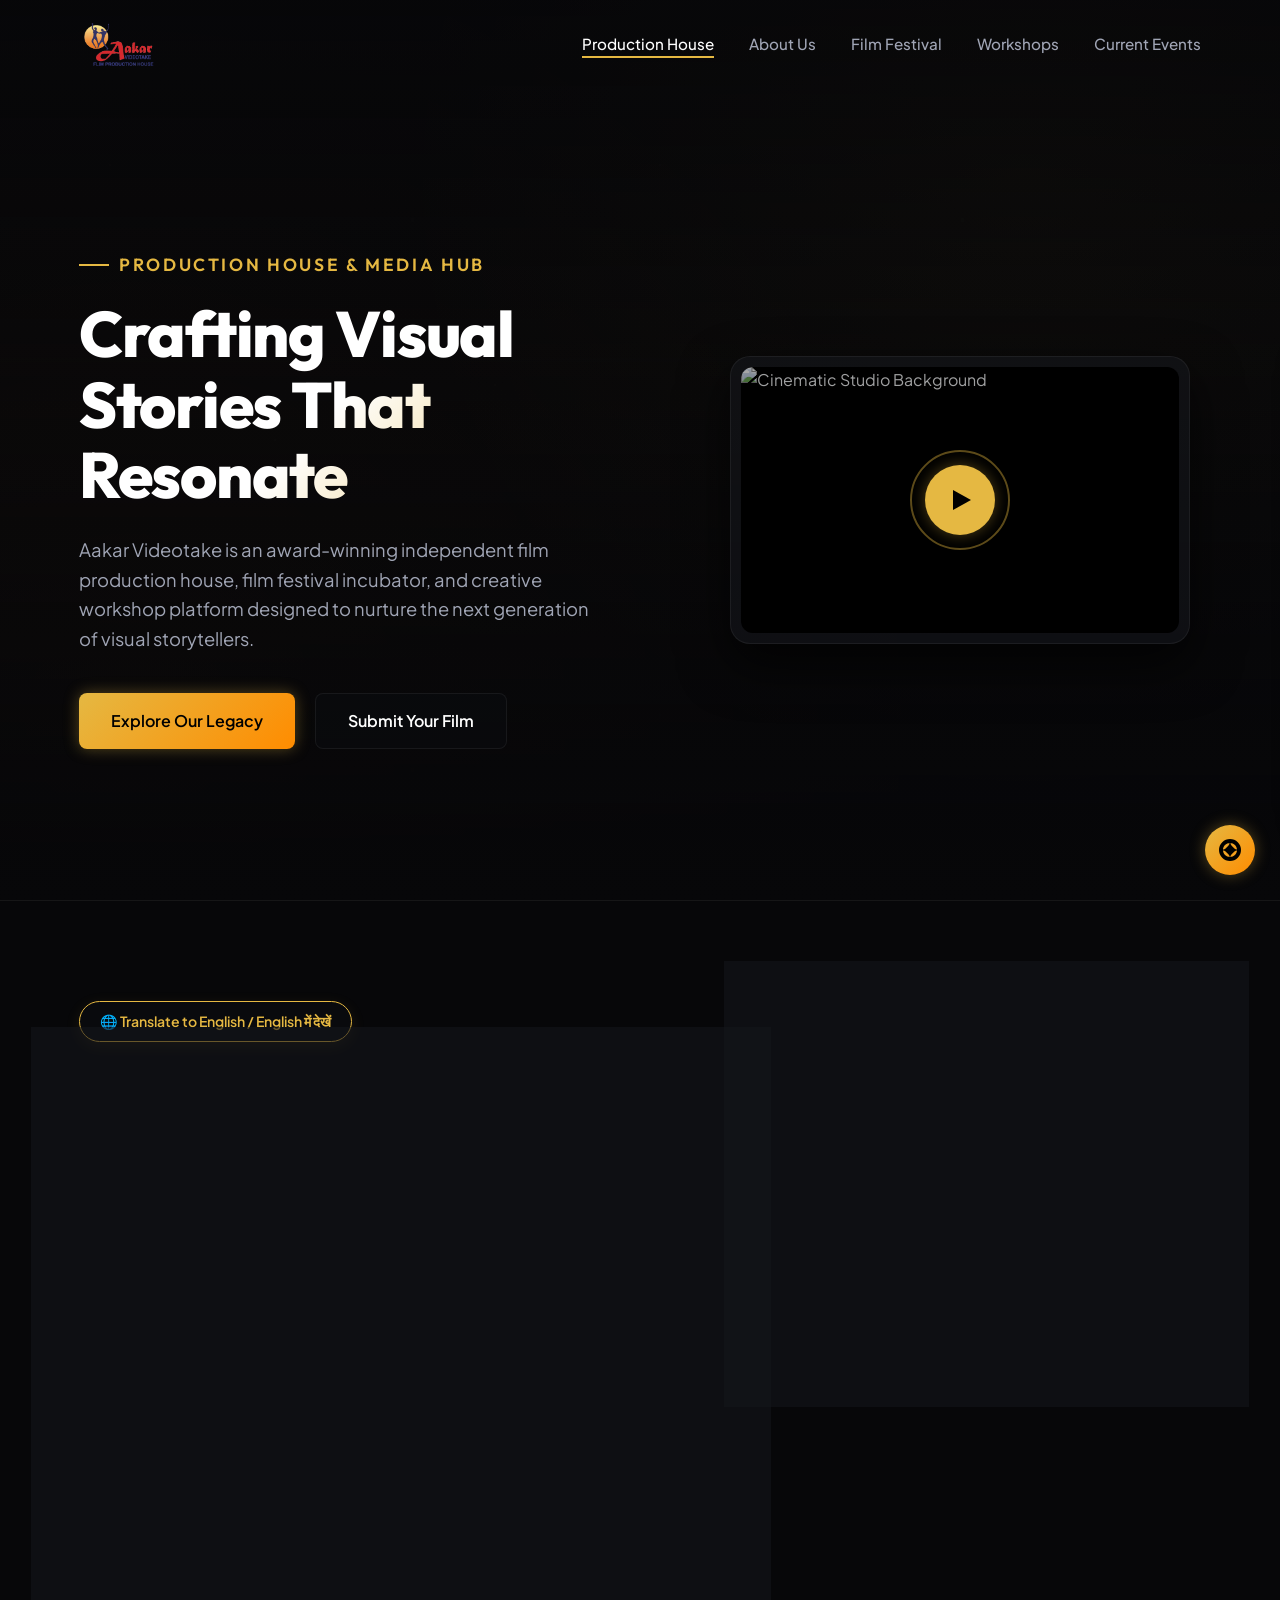
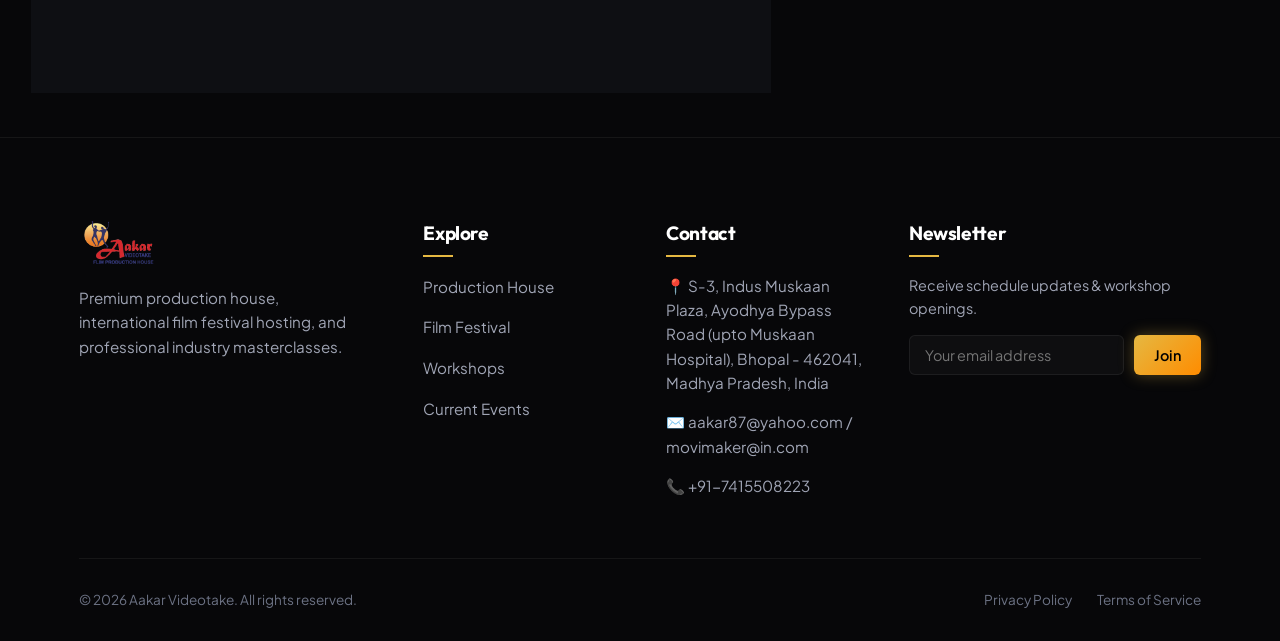
==== index.html @ 7bd92cf6 "Initial commit: Aakar Videotake website" ====
<!DOCTYPE html>
<html lang="en">
<head>
  <meta charset="UTF-8">
  <meta name="viewport" content="width=device-width, initial-scale=1.0">
  <meta name="description" content="Aakar Videotake is a premium film production house, hosting annual international film festivals, masterclass workshops, and cinema showcases.">
  <title>Aakar Videotake | Premium Production House & Film Festival</title>
  
  <!-- CSS Stylesheet -->
  <link rel="stylesheet" href="css/style.css">
</head>
<body>

  <!-- ==========================================
       NAVIGATION BAR
       ========================================== -->
  <nav class="navbar" id="main-nav">
    <div class="container">
      <a href="index.html" class="logo">
        <img src="images/logo_trans.png" alt="Aakar Videotake Logo" style="height: 48px; width: auto; vertical-align: middle;">
      </a>
      
      <div class="menu-toggle" id="mobile-menu">
        <span></span>
        <span></span>
        <span></span>
      </div>
      
      <ul class="nav-links">
        <li><a href="index.html" class="active">Production House</a></li>
        <li><a href="about.html">About Us</a></li>
        <li><a href="festival.html">Film Festival</a></li>
        <li><a href="workshops.html">Workshops</a></li>
        <li><a href="events.html">Current Events</a></li>
      </ul>
    </div>
  </nav>

  <!-- ==========================================
       HERO BANNER
       ========================================== -->
  <header class="hero">
    <div class="hero-overlay"></div>
    <div class="hero-particles"></div>
    <div class="container">
      <div class="hero-content">
        <div class="hero-subtitle">Production House & Media Hub</div>
        <h1 class="hero-title">
          Crafting Visual <span>Stories That Resonate</span>
        </h1>
        <p class="hero-description">
          Aakar Videotake is an award-winning independent film production house, film festival incubator, and creative workshop platform designed to nurture the next generation of visual storytellers.
        </p>
        <div class="hero-actions">
          <a href="#journey" class="btn btn-primary">Explore Our Legacy</a>
          <a href="festival.html" class="btn btn-secondary">Submit Your Film</a>
        </div>
      </div>
      
      <div class="hero-visual">
        <div class="video-mockup">
          <div class="video-inner">
            <img src="https://images.unsplash.com/photo-1489599849927-2ee91cede3ba?auto=format&fit=crop&w=600&q=80" alt="Cinematic Studio Background" id="showreel-cover">
            <video id="showreel-video" src="images/trailer.mp4" preload="auto" playsinline></video>
            <button class="play-trigger" id="play-button" aria-label="Play showreel"></button>
            <div class="video-pulse" id="video-pulse"></div>
          </div>
        </div>
      </div>
    </div>
  </header>





  <!-- ==========================================
       JOURNEY OF THE INSTITUTION (ABOUT US)
       ========================================== -->
  <section class="section" id="journey" style="background-color: var(--bg-darker); border-top: 1px solid var(--glass-border);">
    <div class="container" style="display: grid; grid-template-columns: 1.2fr 0.8fr; align-items: flex-start; gap: 50px;">
      <div class="flip-wrapper-container">
        <div class="flip-btn-container">
          <button class="lang-toggle-btn" id="lang-toggle" onclick="toggleLanguageCard();">
            🌐 Translate to English / English में देखें
          </button>
        </div>

        <div class="flip-card-container" id="language-card">
          <div class="flip-card-inner">
            <!-- Front Card: Hindi -->
            <div class="flip-card-front">
              <span class="badge badge-gold" style="margin-bottom: 15px;">हमारी यात्रा</span>
              <h2 style="font-size: 2.2rem; margin-bottom: 20px; font-family: var(--font-heading); color: var(--accent-gold);">यात्रा संस्थान की</h2>
              
              <p style="color: var(--text-primary); font-size: 1rem; line-height: 1.8; margin-bottom: 18px; text-align: justify;">
                आकार वीडियोटेक की स्थापना सन् 1986 में की गई, यह संस्थान तब से लेकर आज तक निरंतर न केवल फिल्म निर्माण का कार्य कर रही है अपितु यह मध्यप्रदेश के संसाधनों में मध्यप्रदेश के कलाकारों के साथ फिल्म निर्माण के क्षेत्र में एक अग्रणी संस्था है।
              </p>
              <p style="color: var(--text-secondary); font-size: 0.92rem; line-height: 1.7; margin-bottom: 18px; text-align: justify;">
                फिल्म निर्माण के क्षेत्र में आकार वीडियोटेक ने इस यात्रा के दौरान अनेकों छोटी-बड़ी फिल्मों का निर्माण किया है। यह फिल्म निर्माण संस्थान 1994 से 2005 तक भारतीय दूरदर्शन की आउट सोर्स प्रोड्यूसर्स पैनल पर इम्पेनल्ड भी रही है। आकार वीडियोटेक ने "धरती पुत्र", "स्वयंवर", "अदिअंत", "बदरा बरस गए", "तुम वो नहीं", "सपन", "आठवाँ फेरा", "समर्पिता" जैसी सामाजिक सरोकारों वाली फिल्मों का निर्माण किया वहीं "उजास", "योग कल्पतरू" और "नेता पुरजोर बाबूलाल गौर" जैसी बायोपिक फिल्मों का निर्माण भी किया डाक्यूमेंट्री फिल्मों के निर्माण के क्षेत्र में भी अनगिनत सार्थक फिल्मों का निर्माण किया है।
              </p>
              <p style="color: var(--text-secondary); font-size: 0.92rem; line-height: 1.7; text-align: justify;">
                आकार वीडियोटेक की यह यात्रा सतंत् पेतीस वर्षों से भी अधिक समय से निरंतर चली आ रही है। मध्यप्रदेश के नवोदित और शौकिया फिल्मकारों को मंच प्रदान करने एवं उनके किये कार्यों को पुरूस्कृत करने हेतु 2009 से "आकार फिल्मोत्सव" आरंभ किया। इस फिल्मोत्सव के माध्यम से अब तक 100 से अधिक फिल्मों का प्रदर्शन कर उनसे जुड़ी प्रतिभाओं को सम्मानित किया जा चुका है। आकार वीडियोटेक का यह आयोजन पूर्णतः अव्यवसायिक है। जो निरंतर जारी है।
              </p>
            </div>
            
            <!-- Back Card: English -->
            <div class="flip-card-back">
              <span class="badge badge-amber" style="margin-bottom: 15px;">Our Journey</span>
              <h2 style="font-size: 2.2rem; margin-bottom: 20px; font-family: var(--font-heading); color: var(--accent-gold);">The Journey of the Institution</h2>
              
              <p style="color: var(--text-primary); font-size: 1rem; line-height: 1.8; margin-bottom: 18px; text-align: justify;">
                Aakar Videotech was established in the year 1986. Since then, the institution has continuously engaged not only in film production but has also emerged as a pioneer in the field of filmmaking, collaborating with local artists of Madhya Pradesh using state resources.
              </p>
              <p style="color: var(--text-secondary); font-size: 0.92rem; line-height: 1.7; margin-bottom: 18px; text-align: justify;">
                During this creative journey, Aakar Videotech has produced numerous small and large-scale films in the field of cinematography. This production house was empanelled on the Outsource Producers Panel of Indian Doordarshan from 1994 to 2005. Aakar Videotech has produced socially relevant films like "Dharti Putra", "Swayamvar", "Adiant", "Badra Baras Gaye", "Tum Wo Nahi", "Sapan", "Aathva Phera", and "Samarpita", alongside biopics such as "Ujaas", "Yog Kalpataru", and "Neta Purjor Babulal Gaur", in addition to countless impactful documentary films.
              </p>
              <p style="color: var(--text-secondary); font-size: 0.92rem; line-height: 1.7; text-align: justify;">
                Aakar Videotech's journey has continued steadily for over thirty-five years. To provide a platform and recognize the efforts of emerging and amateur filmmakers in Madhya Pradesh, the "Aakar Film Festival" was launched in 2009. Through this festival, more than 100 films have been screened, honoring the creative talents behind them. This initiative by Aakar Videotech is completely non-commercial and remains ongoing.
              </p>
            </div>
          </div>
        </div>
      </div>
      
      <div style="position: sticky; top: 120px;">
        <!-- Beautiful visual showing film production / festival archives -->
        <div class="glass-card" style="padding: 25px; border-color: rgba(229, 184, 66, 0.15);">
          <h3 style="color: #fff; margin-bottom: 15px; font-size: 1.3rem; font-family: var(--font-heading);">Aakar Filmotsav (आकार फिल्मोत्सव)</h3>
          <p style="color: var(--text-secondary); font-size: 0.9rem; margin-bottom: 20px; line-height: 1.6;">
            Established in 2009, Aakar Filmotsav acts as a non-commercial platform providing screenings and awards for independent and emerging filmmakers.
          </p>
          <div style="display: flex; gap: 10px; margin-bottom: 20px;">
            <div style="background: rgba(229, 184, 66, 0.1); border: 1px solid var(--accent-gold); padding: 12px; border-radius: 8px; text-align: center; flex: 1;">
              <div style="font-size: 1.6rem; font-weight: 700; color: var(--accent-gold); font-family: var(--font-heading);">1986</div>
              <div style="font-size: 0.75rem; color: var(--text-muted); text-transform: uppercase; font-weight: 600;">Established</div>
            </div>
            <div style="background: rgba(255, 140, 0, 0.1); border: 1px solid var(--accent-amber); padding: 12px; border-radius: 8px; text-align: center; flex: 1;">
              <div style="font-size: 1.6rem; font-weight: 700; color: var(--accent-amber); font-family: var(--font-heading);">100+</div>
              <div style="font-size: 0.75rem; color: var(--text-muted); text-transform: uppercase; font-weight: 600;">Films Screened</div>
            </div>
          </div>
          <a href="festival.html" class="btn btn-primary" style="width: 100%;">Explore Film Festival</a>
        </div>
      </div>
    </div>
  </section>



  <!-- ==========================================
       FOOTER
       ========================================== -->
  <footer class="footer">
    <div class="container">
      <div class="footer-grid">
        <div class="footer-logo-desc">
          <a href="index.html" class="logo">
            <img src="images/logo_trans.png" alt="Aakar Videotake Logo" style="height: 48px; width: auto; vertical-align: middle;">
          </a>
          <p>Premium production house, international film festival hosting, and professional industry masterclasses.</p>
        </div>
        
        <div>
          <h4 class="footer-title">Explore</h4>
          <ul class="footer-links">
            <li><a href="index.html">Production House</a></li>
            <li><a href="festival.html">Film Festival</a></li>
            <li><a href="workshops.html">Workshops</a></li>
            <li><a href="events.html">Current Events</a></li>
          </ul>
        </div>
        
        <div>
          <h4 class="footer-title">Contact</h4>
          <div class="footer-contact-info">
            <span>📍 S-3, Indus Muskaan Plaza, Ayodhya Bypass Road (upto Muskaan Hospital), Bhopal - 462041, Madhya Pradesh, India</span>
            <span>✉️ aakar87@yahoo.com / movimaker@in.com</span>
            <span>📞 +91-7415508223</span>
          </div>
        </div>
        
        <div>
          <h4 class="footer-title">Newsletter</h4>
          <p style="color: var(--text-secondary); font-size: 0.9rem; margin-bottom: 15px;">Receive schedule updates & workshop openings.</p>
          <form class="newsletter-form" onsubmit="event.preventDefault(); alert('Subscribed successfully!');">
            <input type="email" placeholder="Your email address" class="form-control" required>
            <button type="submit" class="btn btn-primary">Join</button>
          </form>
        </div>
      </div>
      
      <div class="footer-bottom">
        <p>&copy; 2026 Aakar Videotake. All rights reserved.</p>
        <div class="footer-bottom-links">
          <a href="#">Privacy Policy</a>
          <a href="#">Terms of Service</a>
        </div>
      </div>
    </div>
  </footer>

  <!-- Main JavaScript -->
  <script src="js/main.js?v=6.0"></script>
</body>
</html>
---- css/style.css ----
@import url('https://fonts.googleapis.com/css2?family=Outfit:wght@300;400;500;600;700;800&family=Plus+Jakarta+Sans:wght@300;400;500;600;700&display=swap');

/* ==========================================
   CINEMATIC DESIGN SYSTEM & VARIABLES
   ========================================== */
:root {
  /* Color Palette - Deep Blacks, Rich Golds, Warm Ambers */
  --bg-darker: #070709;
  --bg-dark: #0d0e12;
  --bg-card: rgba(20, 22, 28, 0.6);
  --bg-card-hover: rgba(30, 33, 42, 0.85);
  
  --accent-gold: #e5b842;
  --accent-gold-rgb: 229, 184, 66;
  --accent-amber: #ff8c00;
  --accent-amber-rgb: 255, 140, 0;
  
  --text-primary: #f5f6f8;
  --text-secondary: #a0a5b5;
  --text-muted: #6c7284;
  
  /* Glassmorphism Details */
  --glass-bg: rgba(13, 14, 18, 0.45);
  --glass-border: rgba(255, 255, 255, 0.06);
  --glass-border-hover: rgba(229, 184, 66, 0.25);
  --glass-shadow: 0 8px 32px 0 rgba(0, 0, 0, 0.5);
  --gold-glow: 0 0 15px rgba(229, 184, 66, 0.35);
  --gold-glow-hover: 0 0 25px rgba(229, 184, 66, 0.6);
  
  /* Typography */
  --font-heading: 'Outfit', sans-serif;
  --font-body: 'Plus Jakarta Sans', sans-serif;
  
  /* Layout Transitions */
  --transition-smooth: all 0.4s cubic-bezier(0.16, 1, 0.3, 1);
  --transition-fast: all 0.2s ease;
}

/* ==========================================
   RESET & BASE STYLES
   ========================================== */
* {
  margin: 0;
  padding: 0;
  box-sizing: border-box;
  scroll-behavior: smooth;
}

body {
  background-color: var(--bg-darker);
  color: var(--text-primary);
  font-family: var(--font-body);
  overflow-x: hidden;
  line-height: 1.6;
}

/* Custom Cinema Scrollbar */
::-webkit-scrollbar {
  width: 10px;
}
::-webkit-scrollbar-track {
  background: var(--bg-darker);
}
::-webkit-scrollbar-thumb {
  background: #1c1d24;
  border: 2px solid var(--bg-darker);
  border-radius: 10px;
}
::-webkit-scrollbar-thumb:hover {
  background: var(--accent-gold);
}

h1, h2, h3, h4, h5, h6 {
  font-family: var(--font-heading);
  font-weight: 700;
  letter-spacing: -0.02em;
  color: #fff;
}

a {
  text-decoration: none;
  color: inherit;
  transition: var(--transition-fast);
}

img {
  max-width: 100%;
  height: auto;
  display: block;
}

/* ==========================================
   LAYOUT MODULES
   ========================================== */
.container {
  width: 90%;
  max-width: 1200px;
  margin: 0 auto;
  padding: 0 15px;
}

.section {
  padding: 100px 0;
  position: relative;
}

.section-header {
  text-align: center;
  margin-bottom: 60px;
}

.section-header h2 {
  font-size: 2.8rem;
  margin-bottom: 15px;
  position: relative;
  display: inline-block;
  background: linear-gradient(135deg, #ffffff 30%, var(--accent-gold) 100%);
  -webkit-background-clip: text;
  -webkit-text-fill-color: transparent;
}

.section-header p {
  color: var(--text-secondary);
  font-size: 1.1rem;
  max-width: 600px;
  margin: 0 auto;
}

.badge {
  display: inline-block;
  padding: 4px 12px;
  border-radius: 50px;
  font-size: 0.75rem;
  font-weight: 600;
  text-transform: uppercase;
  letter-spacing: 0.05em;
}

.badge-gold {
  background: rgba(229, 184, 66, 0.1);
  border: 1px solid var(--accent-gold);
  color: var(--accent-gold);
}

.badge-amber {
  background: rgba(255, 140, 0, 0.1);
  border: 1px solid var(--accent-amber);
  color: var(--accent-amber);
}

/* ==========================================
   HEADER & NAVIGATION (Sticky & Glass)
   ========================================== */
.navbar {
  position: fixed;
  top: 0;
  left: 0;
  width: 100%;
  z-index: 1000;
  padding: 20px 0;
  transition: var(--transition-smooth);
  background: transparent;
}

.navbar.scrolled {
  padding: 12px 0;
  background: rgba(7, 7, 9, 0.85);
  backdrop-filter: blur(12px);
  -webkit-backdrop-filter: blur(12px);
  border-bottom: 1px solid var(--glass-border);
  box-shadow: 0 4px 30px rgba(0, 0, 0, 0.3);
}

.navbar .container {
  display: flex;
  justify-content: space-between;
  align-items: center;
}

.logo {
  font-family: var(--font-heading);
  font-size: 1.6rem;
  font-weight: 800;
  letter-spacing: -0.01em;
  color: #fff;
  display: flex;
  align-items: center;
  gap: 10px;
}

.logo span {
  color: var(--accent-gold);
  text-shadow: 0 0 10px rgba(229, 184, 66, 0.3);
}

.logo-icon {
  width: 32px;
  height: 32px;
  border: 2.5px solid var(--accent-gold);
  border-radius: 8px;
  display: flex;
  align-items: center;
  justify-content: center;
  position: relative;
}

.logo-icon::before {
  content: '';
  width: 0;
  height: 0;
  border-left: 8px solid var(--accent-gold);
  border-top: 5px solid transparent;
  border-bottom: 5px solid transparent;
  margin-left: 3px;
}

.nav-links {
  display: flex;
  align-items: center;
  gap: 35px;
  list-style: none;
}

.nav-links a {
  font-weight: 500;
  font-size: 0.95rem;
  color: var(--text-secondary);
  position: relative;
  padding: 5px 0;
}

.nav-links a:hover,
.nav-links a.active {
  color: #fff;
}

.nav-links a::after {
  content: '';
  position: absolute;
  bottom: 0;
  left: 0;
  width: 0;
  height: 2px;
  background: var(--accent-gold);
  transition: var(--transition-smooth);
}

.nav-links a:hover::after,
.nav-links a.active::after {
  width: 100%;
}

.nav-cta {
  background: linear-gradient(135deg, var(--accent-gold), var(--accent-amber));
  color: #070709 !important;
  font-weight: 600 !important;
  padding: 10px 24px !important;
  border-radius: 50px;
  box-shadow: var(--gold-glow);
}

.nav-cta::after {
  display: none !important;
}

.nav-cta:hover {
  transform: translateY(-2px);
  box-shadow: var(--gold-glow-hover);
}

/* Mobile Menu Toggle */
.menu-toggle {
  display: none;
  flex-direction: column;
  gap: 6px;
  cursor: pointer;
  z-index: 1010;
}

.menu-toggle span {
  width: 25px;
  height: 2px;
  background-color: #fff;
  transition: var(--transition-fast);
}

/* ==========================================
   BUTTONS (Cinematic & Glass)
   ========================================== */
.btn {
  display: inline-flex;
  align-items: center;
  justify-content: center;
  gap: 10px;
  padding: 14px 32px;
  border-radius: 8px;
  font-family: var(--font-body);
  font-weight: 600;
  font-size: 1rem;
  cursor: pointer;
  transition: var(--transition-smooth);
  border: none;
}

.btn-primary {
  background: linear-gradient(135deg, var(--accent-gold), var(--accent-amber));
  color: #000;
  box-shadow: var(--gold-glow);
}

.btn-primary:hover {
  transform: translateY(-3px);
  box-shadow: var(--gold-glow-hover);
}

.btn-secondary {
  background: var(--glass-bg);
  color: #fff;
  border: 1px solid var(--glass-border);
  backdrop-filter: blur(8px);
  -webkit-backdrop-filter: blur(8px);
}

.btn-secondary:hover {
  background: rgba(255, 255, 255, 0.05);
  border-color: rgba(255, 255, 255, 0.2);
  transform: translateY(-3px);
}

.btn-glass {
  background: rgba(229, 184, 66, 0.08);
  border: 1px solid rgba(229, 184, 66, 0.3);
  color: var(--accent-gold);
}

.btn-glass:hover {
  background: rgba(229, 184, 66, 0.15);
  border-color: var(--accent-gold);
  box-shadow: var(--gold-glow);
  transform: translateY(-3px);
}

/* ==========================================
   HERO / BANNER STYLES
   ========================================== */
.hero {
  min-height: 100vh;
  display: flex;
  align-items: center;
  position: relative;
  padding-top: 100px;
  background: radial-gradient(circle at 80% 20%, rgba(229, 184, 66, 0.05) 0%, transparent 50%),
              radial-gradient(circle at 10% 80%, rgba(255, 140, 0, 0.04) 0%, transparent 60%);
  overflow: hidden;
}

.hero-overlay {
  position: absolute;
  top: 0;
  left: 0;
  width: 100%;
  height: 100%;
  background: linear-gradient(0deg, var(--bg-darker) 0%, rgba(7, 7, 9, 0.4) 60%, rgba(7, 7, 9, 0.8) 100%);
  z-index: 1;
}

/* Animated Particles background */
.hero-particles {
  position: absolute;
  top: 0;
  left: 0;
  width: 100%;
  height: 100%;
  background-image: 
    radial-gradient(circle at 20% 30%, rgba(255, 255, 255, 0.01) 1px, transparent 1px),
    radial-gradient(circle at 75% 40%, rgba(255, 255, 255, 0.01) 2px, transparent 2px),
    radial-gradient(circle at 50% 80%, rgba(255, 255, 255, 0.015) 1.5px, transparent 1.5px),
    radial-gradient(circle at 90% 70%, rgba(255, 255, 255, 0.01) 1px, transparent 1px);
  background-size: 550px 550px;
  animation: bgFloating 20s linear infinite;
  z-index: 0;
}

.hero .container {
  display: grid;
  grid-template-columns: 1.1fr 0.9fr;
  align-items: center;
  gap: 50px;
  position: relative;
  z-index: 2;
}

.hero-content {
  animation: fadeInUp 1s cubic-bezier(0.16, 1, 0.3, 1) forwards;
}

.hero-subtitle {
  font-family: var(--font-heading);
  font-size: 1.1rem;
  font-weight: 600;
  color: var(--accent-gold);
  text-transform: uppercase;
  letter-spacing: 0.15em;
  margin-bottom: 20px;
  display: flex;
  align-items: center;
  gap: 10px;
}

.hero-subtitle::before {
  content: '';
  width: 30px;
  height: 2px;
  background-color: var(--accent-gold);
  display: inline-block;
}

.hero-title {
  font-size: 4rem;
  line-height: 1.1;
  margin-bottom: 25px;
  font-weight: 800;
}

.hero-title span {
  background: linear-gradient(135deg, #fff 40%, var(--accent-gold) 100%);
  -webkit-background-clip: text;
  -webkit-text-fill-color: transparent;
  display: block;
}

.hero-description {
  color: var(--text-secondary);
  font-size: 1.15rem;
  margin-bottom: 40px;
  max-width: 520px;
}

.hero-actions {
  display: flex;
  gap: 20px;
  flex-wrap: wrap;
}

.hero-visual {
  position: relative;
  display: flex;
  justify-content: center;
  animation: fadeInUp 1.2s cubic-bezier(0.16, 1, 0.3, 1) forwards;
}

.video-mockup {
  width: 100%;
  max-width: 460px;
  aspect-ratio: 16/10;
  background: var(--bg-card);
  border: 1px solid var(--glass-border);
  border-radius: 20px;
  padding: 10px;
  backdrop-filter: blur(10px);
  -webkit-backdrop-filter: blur(10px);
  box-shadow: 0 20px 50px rgba(0, 0, 0, 0.7);
  position: relative;
  overflow: hidden;
}

.video-inner {
  width: 100%;
  height: 100%;
  background: #000;
  border-radius: 12px;
  position: relative;
  overflow: hidden;
  display: flex;
  align-items: center;
  justify-content: center;
}

.video-inner img {
  width: 100%;
  height: 100%;
  object-fit: cover;
  opacity: 0.65;
  filter: grayscale(30%);
}

.video-inner video,
.video-inner iframe {
  width: 100%;
  height: 100%;
  object-fit: cover;
  border-radius: 12px;
  display: none;
  opacity: 0;
  transition: opacity 0.5s ease;
}

.play-trigger {
  position: absolute;
  width: 70px;
  height: 70px;
  border-radius: 50%;
  background: var(--accent-gold);
  display: flex;
  align-items: center;
  justify-content: center;
  cursor: pointer;
  box-shadow: var(--gold-glow);
  transition: var(--transition-smooth);
  z-index: 10;
  border: none;
}

.play-trigger::before {
  content: '';
  width: 0;
  height: 0;
  border-left: 18px solid #000;
  border-top: 10px solid transparent;
  border-bottom: 10px solid transparent;
  margin-left: 5px;
}

.play-trigger:hover {
  transform: scale(1.1);
  box-shadow: var(--gold-glow-hover);
}

.video-pulse {
  position: absolute;
  width: 100px;
  height: 100px;
  border: 2px solid rgba(229, 184, 66, 0.4);
  border-radius: 50%;
  animation: radarPulse 2s infinite ease-out;
  pointer-events: none;
}

/* ==========================================
   GLASS CARDS & COMPONENT BASES
   ========================================== */
.card-grid {
  display: grid;
  grid-template-columns: repeat(auto-fill, minmax(320px, 1fr));
  gap: 30px;
}

.glass-card {
  background: var(--bg-card);
  border: 1px solid var(--glass-border);
  border-radius: 16px;
  padding: 35px;
  backdrop-filter: blur(10px);
  -webkit-backdrop-filter: blur(10px);
  box-shadow: var(--glass-shadow);
  transition: var(--transition-smooth);
  position: relative;
  overflow: hidden;
}

.glass-card::before {
  content: '';
  position: absolute;
  top: 0;
  left: 0;
  width: 100%;
  height: 100%;
  background: linear-gradient(135deg, rgba(229, 184, 66, 0.05), transparent 60%);
  opacity: 0;
  transition: var(--transition-smooth);
}

.glass-card:hover {
  background: var(--bg-card-hover);
  border-color: var(--glass-border-hover);
  transform: translateY(-8px);
  box-shadow: 0 15px 40px rgba(0, 0, 0, 0.6), 0 0 15px rgba(229, 184, 66, 0.1);
}

.glass-card:hover::before {
  opacity: 1;
}

.card-icon {
  width: 50px;
  height: 50px;
  border-radius: 12px;
  background: rgba(229, 184, 66, 0.1);
  display: flex;
  align-items: center;
  justify-content: center;
  margin-bottom: 25px;
  color: var(--accent-gold);
  font-size: 1.5rem;
}

.glass-card h3 {
  font-size: 1.4rem;
  margin-bottom: 12px;
}

.glass-card p {
  color: var(--text-secondary);
  font-size: 0.95rem;
  margin-bottom: 20px;
}

.card-link {
  color: var(--accent-gold);
  font-weight: 600;
  font-size: 0.9rem;
  display: flex;
  align-items: center;
  gap: 8px;
}

.card-link::after {
  content: '→';
  transition: var(--transition-fast);
}

.glass-card:hover .card-link::after {
  transform: translateX(4px);
}

/* ==========================================
   PORTFOLIO FILTER MODULE (Production House)
   ========================================== */
.filter-wrapper {
  margin-bottom: 40px;
  display: flex;
  justify-content: center;
}

.filter-menu {
  display: flex;
  list-style: none;
  background: rgba(255, 255, 255, 0.03);
  border: 1px solid var(--glass-border);
  padding: 6px;
  border-radius: 50px;
  gap: 5px;
}

.filter-btn {
  background: transparent;
  border: none;
  outline: none;
  color: var(--text-secondary);
  padding: 10px 22px;
  border-radius: 50px;
  font-size: 0.9rem;
  font-weight: 600;
  cursor: pointer;
  transition: var(--transition-fast);
}

.filter-btn.active,
.filter-btn:hover {
  background: var(--accent-gold);
  color: #070709;
  box-shadow: 0 4px 15px rgba(229, 184, 66, 0.2);
}

.portfolio-grid {
  display: grid;
  grid-template-columns: repeat(auto-fill, minmax(360px, 1fr));
  gap: 30px;
}

.portfolio-item {
  position: relative;
  border-radius: 16px;
  overflow: hidden;
  aspect-ratio: 16/10;
  border: 1px solid var(--glass-border);
  background: #000;
}

.portfolio-img {
  width: 100%;
  height: 100%;
  object-fit: cover;
  transition: var(--transition-smooth);
  opacity: 0.7;
}

.portfolio-overlay {
  position: absolute;
  top: 0;
  left: 0;
  width: 100%;
  height: 100%;
  background: linear-gradient(to top, rgba(7, 7, 9, 0.95) 10%, rgba(7, 7, 9, 0.4) 60%, transparent 100%);
  display: flex;
  flex-direction: column;
  justify-content: flex-end;
  padding: 25px;
  z-index: 2;
  transition: var(--transition-smooth);
}

.portfolio-category {
  color: var(--accent-gold);
  font-size: 0.8rem;
  font-weight: 700;
  text-transform: uppercase;
  letter-spacing: 0.1em;
  margin-bottom: 5px;
}

.portfolio-title {
  font-size: 1.4rem;
  margin-bottom: 10px;
}

.portfolio-details {
  color: var(--text-secondary);
  font-size: 0.85rem;
  max-height: 0;
  opacity: 0;
  overflow: hidden;
  transition: var(--transition-smooth);
}

.portfolio-item:hover .portfolio-img {
  transform: scale(1.08);
  opacity: 0.55;
}

.portfolio-item:hover .portfolio-details {
  max-height: 80px;
  opacity: 1;
  margin-top: 5px;
}

/* ==========================================
   TIMELINE MODULE (Film Festival Schedule)
   ========================================== */
.schedule-tabs {
  display: flex;
  justify-content: center;
  gap: 20px;
  margin-bottom: 50px;
}

.schedule-tab-btn {
  background: var(--bg-card);
  border: 1px solid var(--glass-border);
  color: var(--text-secondary);
  padding: 15px 30px;
  border-radius: 12px;
  font-family: var(--font-heading);
  font-weight: 600;
  font-size: 1.1rem;
  cursor: pointer;
  transition: var(--transition-fast);
  display: flex;
  flex-direction: column;
  align-items: center;
}

.schedule-tab-btn span {
  font-size: 0.8rem;
  font-weight: 500;
  color: var(--text-muted);
  margin-top: 5px;
}

.schedule-tab-btn.active {
  background: var(--bg-card-hover);
  border-color: var(--accent-gold);
  color: #fff;
  box-shadow: 0 4px 20px rgba(0, 0, 0, 0.4);
}

.schedule-tab-btn.active span {
  color: var(--accent-gold);
}

.timeline {
  position: relative;
  max-width: 900px;
  margin: 0 auto;
}

.timeline::after {
  content: '';
  position: absolute;
  width: 2px;
  background: var(--glass-border);
  top: 0;
  bottom: 0;
  left: 50%;
  margin-left: -1px;
}

.timeline-item {
  padding: 10px 40px;
  position: relative;
  background-color: inherit;
  width: 50%;
}

.timeline-item::after {
  content: '';
  position: absolute;
  width: 16px;
  height: 16px;
  right: -8px;
  background-color: var(--bg-darker);
  border: 3px solid var(--accent-gold);
  top: 25px;
  border-radius: 50%;
  z-index: 1;
  box-shadow: 0 0 10px rgba(229, 184, 66, 0.4);
}

.left {
  left: 0;
}

.right {
  left: 50%;
}

.right::after {
  left: -8px;
}

.timeline-content {
  padding: 25px;
  background: var(--bg-card);
  border: 1px solid var(--glass-border);
  position: relative;
  border-radius: 12px;
  box-shadow: var(--glass-shadow);
}

.timeline-time {
  color: var(--accent-gold);
  font-family: var(--font-heading);
  font-weight: 700;
  margin-bottom: 8px;
  font-size: 1rem;
}

.timeline-title {
  font-size: 1.25rem;
  margin-bottom: 8px;
}

.timeline-director {
  color: var(--text-muted);
  font-size: 0.85rem;
  margin-bottom: 10px;
}

/* ==========================================
   SUBMISSION / REGISTRATION FORMS
   ========================================== */
.form-wrapper {
  max-width: 650px;
  margin: 0 auto;
}

.form-group {
  margin-bottom: 25px;
  display: flex;
  flex-direction: column;
}

.form-label {
  font-size: 0.9rem;
  font-weight: 600;
  color: var(--text-primary);
  margin-bottom: 10px;
}

.form-control {
  background: rgba(255, 255, 255, 0.03);
  border: 1px solid var(--glass-border);
  color: #fff;
  padding: 14px 20px;
  border-radius: 8px;
  font-family: var(--font-body);
  font-size: 0.95rem;
  transition: var(--transition-fast);
}

.form-control:focus {
  outline: none;
  background: rgba(255, 255, 255, 0.06);
  border-color: var(--accent-gold);
  box-shadow: 0 0 10px rgba(229, 184, 66, 0.15);
}

textarea.form-control {
  min-height: 120px;
  resize: vertical;
}

.select-control {
  appearance: none;
  background-image: url("data:image/svg+xml,%3Csvg xmlns='http://www.w3.org/2000/svg' width='12' height='12' fill='%23e5b842' viewBox='0 0 16 16'%3E%3Cpath d='M7.247 11.14 2.451 5.658C1.885 5.013 2.345 4 3.204 4h9.592a1 1 0 0 1 .753 1.659l-4.796 5.48a1 1 0 0 1-1.506 0z'/%3E%3C/svg%3E");
  background-repeat: no-repeat;
  background-position: calc(100% - 20px) center;
}

/* ==========================================
   WORKSHOPS SEAT SELECTOR / PORTAL
   ========================================== */
.seats-container {
  display: flex;
  flex-direction: column;
  align-items: center;
  background: var(--bg-card);
  border: 1px solid var(--glass-border);
  border-radius: 16px;
  padding: 30px;
  margin-top: 20px;
}

.screen-indicator {
  width: 80%;
  height: 6px;
  background: linear-gradient(to right, transparent, var(--accent-gold), transparent);
  border-radius: 50%;
  box-shadow: 0 4px 12px rgba(229, 184, 66, 0.3);
  margin-bottom: 30px;
  text-align: center;
  font-size: 0.75rem;
  letter-spacing: 0.1em;
  color: var(--text-muted);
  position: relative;
}

.screen-indicator::after {
  content: 'STAGE / SCREEN';
  position: absolute;
  top: 15px;
  left: 50%;
  transform: translateX(-50%);
}

.seating-chart {
  display: grid;
  grid-template-columns: repeat(8, 1fr);
  gap: 10px;
  margin-bottom: 25px;
}

.seat {
  width: 32px;
  height: 32px;
  border-radius: 6px;
  background: rgba(255, 255, 255, 0.1);
  border: 1px solid var(--glass-border);
  cursor: pointer;
  transition: var(--transition-fast);
}

.seat.selected {
  background: var(--accent-gold);
  box-shadow: 0 0 10px rgba(229, 184, 66, 0.5);
  border-color: #fff;
}

.seat.occupied {
  background: rgba(255, 255, 255, 0.03);
  border-color: transparent;
  cursor: not-allowed;
  opacity: 0.2;
}

.seat:not(.occupied):not(.selected):hover {
  background: rgba(229, 184, 66, 0.2);
  border-color: var(--accent-gold);
}

.seating-legend {
  display: flex;
  gap: 25px;
  margin-bottom: 20px;
}

.legend-item {
  display: flex;
  align-items: center;
  gap: 8px;
  font-size: 0.85rem;
  color: var(--text-secondary);
}

.legend-item .seat {
  width: 18px;
  height: 18px;
  cursor: default;
}

/* ==========================================
   TEMPLATES SHOWCASE COMPONENTS
   ========================================== */
.template-grid {
  display: grid;
  grid-template-columns: 1fr 1fr;
  gap: 40px;
}

/* Ticket Template */
.ticket-preview-box {
  display: flex;
  justify-content: center;
  align-items: center;
  padding: 40px;
  background: rgba(0, 0, 0, 0.4);
  border-radius: 16px;
  border: 1px dashed var(--glass-border);
  min-height: 320px;
}

.cinema-ticket {
  width: 100%;
  max-width: 440px;
  height: 180px;
  background: linear-gradient(135deg, rgba(20, 22, 28, 0.95), rgba(7, 7, 9, 0.95));
  border: 1px solid rgba(229, 184, 66, 0.25);
  border-radius: 12px;
  display: flex;
  position: relative;
  overflow: hidden;
  box-shadow: 0 10px 30px rgba(0, 0, 0, 0.5), var(--gold-glow);
}

/* The Ticket Semi-circles */
.cinema-ticket::before,
.cinema-ticket::after {
  content: '';
  position: absolute;
  width: 24px;
  height: 24px;
  background: var(--bg-darker);
  border-radius: 50%;
  z-index: 10;
}

.cinema-ticket::before {
  top: -12px;
  left: 70%;
  transform: translateX(-50%);
  box-shadow: inset 0 -4px 6px -1px rgba(0,0,0,0.5);
  border-bottom: 1px solid rgba(229, 184, 66, 0.25);
}

.cinema-ticket::after {
  bottom: -12px;
  left: 70%;
  transform: translateX(-50%);
  box-shadow: inset 0 4px 6px -1px rgba(0,0,0,0.5);
  border-top: 1px solid rgba(229, 184, 66, 0.25);
}

.ticket-main {
  width: 70%;
  padding: 22px;
  display: flex;
  flex-direction: column;
  justify-content: space-between;
}

.ticket-stub {
  width: 30%;
  padding: 22px 15px;
  border-left: 2px dashed rgba(229, 184, 66, 0.2);
  display: flex;
  flex-direction: column;
  justify-content: space-between;
  align-items: center;
  background: rgba(229, 184, 66, 0.02);
}

.ticket-brand {
  font-family: var(--font-heading);
  font-size: 0.7rem;
  font-weight: 800;
  letter-spacing: 0.1em;
  color: var(--accent-gold);
  text-transform: uppercase;
}

.ticket-title {
  font-size: 1.3rem;
  font-weight: 700;
  margin: 5px 0 10px 0;
  line-height: 1.2;
}

.ticket-meta {
  display: grid;
  grid-template-columns: 1fr 1fr;
  gap: 10px;
}

.meta-block h5 {
  font-size: 0.65rem;
  color: var(--text-muted);
  text-transform: uppercase;
  letter-spacing: 0.05em;
  margin-bottom: 2px;
}

.meta-block p {
  font-size: 0.8rem;
  font-weight: 600;
  color: var(--text-primary);
}

.stub-code {
  writing-mode: vertical-rl;
  text-orientation: mixed;
  transform: rotate(180deg);
  font-family: 'Courier New', Courier, monospace;
  font-size: 0.85rem;
  color: var(--text-muted);
  letter-spacing: 0.2em;
}

.stub-seat-label {
  font-size: 0.65rem;
  color: var(--text-muted);
  text-transform: uppercase;
}

.stub-seat-num {
  font-family: var(--font-heading);
  font-size: 1.6rem;
  font-weight: 800;
  color: var(--accent-gold);
}

/* ==========================================
   FOOTER SECTION
   ========================================== */
.footer {
  background: var(--bg-darker);
  border-top: 1px solid var(--glass-border);
  padding: 80px 0 30px 0;
}

.footer-grid {
  display: grid;
  grid-template-columns: 1.5fr 1fr 1fr 1.2fr;
  gap: 40px;
  margin-bottom: 60px;
}

.footer-logo-desc p {
  color: var(--text-secondary);
  margin-top: 20px;
  font-size: 0.95rem;
  max-width: 280px;
}

.footer-title {
  font-size: 1.2rem;
  margin-bottom: 25px;
  position: relative;
}

.footer-title::after {
  content: '';
  position: absolute;
  left: 0;
  bottom: -8px;
  width: 30px;
  height: 2px;
  background-color: var(--accent-gold);
}

.footer-links {
  list-style: none;
  display: flex;
  flex-direction: column;
  gap: 15px;
}

.footer-links a {
  color: var(--text-secondary);
  font-size: 0.95rem;
}

.footer-links a:hover {
  color: var(--accent-gold);
  transform: translateX(4px);
}

.footer-contact-info {
  display: flex;
  flex-direction: column;
  gap: 15px;
  color: var(--text-secondary);
  font-size: 0.95rem;
}

.footer-contact-info span {
  display: flex;
  align-items: center;
  gap: 10px;
}

.footer-contact-info span::before {
  color: var(--accent-gold);
}

.newsletter-form {
  display: flex;
  gap: 10px;
}

.newsletter-form .form-control {
  padding: 10px 15px;
  font-size: 0.9rem;
  border-radius: 6px;
  flex-grow: 1;
}

.newsletter-form .btn {
  padding: 10px 20px;
  font-size: 0.9rem;
  border-radius: 6px;
}

.footer-bottom {
  border-top: 1px solid var(--glass-border);
  padding-top: 30px;
  display: flex;
  justify-content: space-between;
  align-items: center;
  flex-wrap: wrap;
  gap: 20px;
  color: var(--text-muted);
  font-size: 0.85rem;
}

.footer-bottom-links {
  display: flex;
  gap: 25px;
}

/* ==========================================
   ANIMATIONS KEYFRAMES
   ========================================== */
@keyframes fadeInUp {
  from {
    opacity: 0;
    transform: translateY(30px);
  }
  to {
    opacity: 1;
    transform: translateY(0);
  }
}

@keyframes bgFloating {
  0% {
    background-position: 0px 0px;
  }
  100% {
    background-position: 550px 1100px;
  }
}

@keyframes radarPulse {
  0% {
    transform: scale(0.6);
    opacity: 1;
  }
  100% {
    transform: scale(1.6);
    opacity: 0;
  }
}

/* ==========================================
   RESPONSIVE DESIGN (MEDIA QUERIES)
   ========================================== */
@media (max-width: 991px) {
  .hero .container {
    grid-template-columns: 1fr;
    text-align: center;
    gap: 40px;
  }
  
  .hero-subtitle {
    justify-content: center;
  }
  
  .hero-subtitle::before {
    display: none;
  }
  
  .hero-description {
    margin-left: auto;
    margin-right: auto;
  }
  
  .hero-actions {
    justify-content: center;
  }
  
  .footer-grid {
    grid-template-columns: 1fr 1fr;
  }
  
  .timeline::after {
    left: 20px;
  }
  
  .timeline-item {
    width: 100%;
    padding-left: 50px;
    padding-right: 15px;
  }
  
  .timeline-item.right {
    left: 0%;
  }
  
  .timeline-item::after {
    left: 12px;
    right: auto;
  }
  
  .timeline-item.right::after {
    left: 12px;
  }
  
  .template-grid {
    grid-template-columns: 1fr;
  }
}

@media (max-width: 768px) {
  .section-header h2 {
    font-size: 2.2rem;
  }
  
  .hero-title {
    font-size: 2.8rem;
  }
  
  .menu-toggle {
    display: flex;
  }
  
  .nav-links {
    position: fixed;
    top: 70px;
    left: -100%;
    width: 100%;
    height: calc(100vh - 70px);
    background: var(--bg-darker);
    flex-direction: column;
    padding: 50px 0;
    gap: 30px;
    transition: var(--transition-smooth);
    border-top: 1px solid var(--glass-border);
  }
  
  .nav-links.active {
    left: 0;
  }
  
  .schedule-tabs {
    flex-wrap: wrap;
  }
  
  .schedule-tab-btn {
    width: calc(50% - 10px);
    padding: 10px 15px;
    font-size: 0.95rem;
  }
}

@media (max-width: 480px) {
  .footer-grid {
    grid-template-columns: 1fr;
  }
  
  .footer-bottom {
    flex-direction: column;
    text-align: center;
  }
  
  .cinema-ticket {
    flex-direction: column;
    height: auto;
    max-width: 320px;
  }
  
  .cinema-ticket::before,
  .cinema-ticket::after {
    display: none;
  }
  
  .ticket-main {
    width: 100%;
    border-bottom: 2px dashed rgba(229, 184, 66, 0.2);
  }
  
  .ticket-stub {
    width: 100%;
    border-left: none;
    flex-direction: row;
    padding: 15px 22px;
  }
  
  .stub-code {
    writing-mode: horizontal-tb;
    transform: rotate(0);
  }
}

/* ==========================================
   3D CARD FLIP MODULE (Journey Section)
   ========================================== */
.flip-wrapper-container {
  display: flex;
  flex-direction: column;
  gap: 20px;
  width: 100%;
}

.flip-btn-container {
  display: flex;
  justify-content: flex-start;
  margin-bottom: 5px;
}

.lang-toggle-btn {
  background: var(--glass-bg);
  border: 1px solid var(--accent-gold);
  color: var(--accent-gold);
  padding: 10px 20px;
  border-radius: 50px;
  font-family: var(--font-body);
  font-size: 0.88rem;
  font-weight: 600;
  cursor: pointer;
  display: flex;
  align-items: center;
  gap: 8px;
  transition: var(--transition-fast);
  box-shadow: 0 4px 15px rgba(229, 184, 66, 0.1);
}

.lang-toggle-btn:hover {
  background: rgba(229, 184, 66, 0.1);
  box-shadow: var(--gold-glow);
  transform: translateY(-2px);
}

.flip-card-container {
  perspective: 1500px;
  width: 100%;
  height: 570px;
  position: relative;
}

.flip-card-inner {
  position: relative;
  width: 100%;
  height: 100%;
  transition: transform 0.8s cubic-bezier(0.175, 0.885, 0.32, 1.15);
  transform-style: preserve-3d;
}

@media (max-width: 768px) {
  .flip-card-container {
    height: 720px;
  }
}

@media (max-width: 480px) {
  .flip-card-container {
    height: 820px;
  }
}

.flip-card-container.flipped .flip-card-inner {
  transform: rotateY(180deg);
}

.flip-card-front, .flip-card-back {
  position: absolute;
  top: 0;
  left: 0;
  width: 100%;
  height: 100%;
  backface-visibility: hidden;
  -webkit-backface-visibility: hidden;
  border-radius: 16px;
  border: 1px solid var(--glass-border);
  padding: 35px;
  box-shadow: var(--glass-shadow);
  overflow-y: auto;
  scrollbar-width: thin;
  scrollbar-color: rgba(229, 184, 66, 0.2) transparent;
}

/* Custom scrollbars inside flip cards */
.flip-card-front::-webkit-scrollbar,
.flip-card-back::-webkit-scrollbar {
  width: 6px;
}
.flip-card-front::-webkit-scrollbar-thumb,
.flip-card-back::-webkit-scrollbar-thumb {
  background: rgba(229, 184, 66, 0.25);
  border-radius: 10px;
}

.flip-card-front {
  background: var(--bg-card);
  z-index: 2;
}

.flip-card-back {
  background: rgba(30, 33, 42, 0.7);
  transform: rotateY(180deg);
  border-color: rgba(255, 140, 0, 0.25);
  z-index: 1;
}

/* ==========================================
   SITE BACKGROUND CUSTOMIZER WIDGET
   ========================================== */
body.has-bg-image .section {
  background-color: rgba(7, 7, 9, 0.88) !important;
  backdrop-filter: blur(8px);
  -webkit-backdrop-filter: blur(8px);
  transition: background-color 0.4s ease;
}

body.has-bg-image .navbar.scrolled {
  background: rgba(7, 7, 9, 0.92) !important;
}

/* Floating customizer button */
.bg-customizer-toggle {
  position: fixed;
  bottom: 25px;
  right: 25px;
  width: 50px;
  height: 50px;
  border-radius: 50%;
  background: linear-gradient(135deg, var(--accent-gold), var(--accent-amber));
  border: none;
  cursor: pointer;
  z-index: 999;
  display: flex;
  align-items: center;
  justify-content: center;
  box-shadow: var(--gold-glow);
  transition: var(--transition-smooth);
}

.bg-customizer-toggle:hover {
  transform: scale(1.1) rotate(45deg);
  box-shadow: var(--gold-glow-hover);
}

.bg-customizer-toggle svg {
  width: 24px;
  height: 24px;
  fill: #000;
}

/* Slide-out panel container */
.bg-customizer-panel {
  position: fixed;
  bottom: 90px;
  right: -350px;
  width: 310px;
  background: rgba(13, 14, 18, 0.85);
  border: 1px solid var(--glass-border);
  border-radius: 16px;
  padding: 25px;
  backdrop-filter: blur(15px);
  -webkit-backdrop-filter: blur(15px);
  box-shadow: 0 10px 40px rgba(0, 0, 0, 0.8);
  z-index: 998;
  transition: right 0.4s cubic-bezier(0.16, 1, 0.3, 1);
}

.bg-customizer-panel.active {
  right: 25px;
}

.bg-customizer-header {
  display: flex;
  justify-content: space-between;
  align-items: center;
  margin-bottom: 20px;
}

.bg-customizer-header h4 {
  font-size: 1.1rem;
  font-family: var(--font-heading);
  color: var(--accent-gold);
}

.bg-customizer-close {
  background: transparent;
  border: none;
  color: var(--text-muted);
  cursor: pointer;
  font-size: 1.2rem;
}

.bg-customizer-close:hover {
  color: #fff;
}

.bg-customizer-section {
  margin-bottom: 20px;
}

.bg-customizer-section h5 {
  font-size: 0.75rem;
  text-transform: uppercase;
  letter-spacing: 0.05em;
  color: var(--text-muted);
  margin-bottom: 10px;
}

/* Presets grid */
.bg-presets-grid {
  display: grid;
  grid-template-columns: repeat(2, 1fr);
  gap: 10px;
}

.bg-preset-btn {
  background: rgba(255, 255, 255, 0.03);
  border: 1px solid var(--glass-border);
  border-radius: 8px;
  padding: 10px;
  color: var(--text-secondary);
  font-size: 0.8rem;
  font-weight: 600;
  cursor: pointer;
  text-align: center;
  transition: var(--transition-fast);
}

.bg-preset-btn:hover,
.bg-preset-btn.active {
  background: rgba(229, 184, 66, 0.1);
  border-color: var(--accent-gold);
  color: #fff;
  box-shadow: 0 0 10px rgba(229, 184, 66, 0.15);
}

/* File Picker */
.bg-file-label {
  display: block;
  background: rgba(229, 184, 66, 0.05);
  border: 1px dashed rgba(229, 184, 66, 0.3);
  border-radius: 8px;
  padding: 12px;
  text-align: center;
  font-size: 0.85rem;
  color: var(--accent-gold);
  cursor: pointer;
  font-weight: 600;
  transition: var(--transition-fast);
}

.bg-file-label:hover {
  background: rgba(229, 184, 66, 0.1);
  border-color: var(--accent-gold);
  box-shadow: var(--gold-glow);
}

.bg-file-input {
  display: none;
}

/* URL Input group */
.bg-url-group {
  display: flex;
  gap: 8px;
}

.bg-url-group input {
  flex-grow: 1;
  padding: 8px 12px;
  font-size: 0.8rem;
}

.bg-url-group button {
  padding: 8px 14px;
  font-size: 0.8rem;
}

/* Opacity slider styles */
.bg-opacity-slider {
  width: 100%;
  height: 4px;
  background: rgba(255, 255, 255, 0.1);
  border-radius: 10px;
  outline: none;
  -webkit-appearance: none;
  margin-top: 10px;
}

.bg-opacity-slider::-webkit-slider-thumb {
  -webkit-appearance: none;
  width: 14px;
  height: 14px;
  border-radius: 50%;
  background: var(--accent-gold);
  cursor: pointer;
  box-shadow: 0 0 5px rgba(229, 184, 66, 0.5);
}

/* ==========================================
   FESTIVAL GALLERY MODULE
   ========================================== */
.gallery-grid {
  display: grid;
  grid-template-columns: repeat(auto-fill, minmax(280px, 1fr));
  gap: 30px;
  margin-top: 40px;
}

.gallery-card {
  background: var(--bg-card);
  border: 1px solid var(--glass-border);
  border-radius: 16px;
  overflow: hidden;
  backdrop-filter: blur(10px);
  -webkit-backdrop-filter: blur(10px);
  box-shadow: var(--glass-shadow);
  transition: var(--transition-smooth);
}

.gallery-card:hover {
  border-color: var(--glass-border-hover);
  transform: translateY(-8px);
  box-shadow: 0 15px 40px rgba(0, 0, 0, 0.5), 0 0 15px rgba(229, 184, 66, 0.08);
}

.gallery-img-wrapper {
  width: 100%;
  aspect-ratio: 4/3;
  overflow: hidden;
  position: relative;
  background: #000;
}

.gallery-img {
  width: 100%;
  height: 100%;
  object-fit: cover;
  opacity: 0.85;
  transition: var(--transition-smooth);
}

.gallery-card:hover .gallery-img {
  transform: scale(1.08);
  opacity: 1;
}

.gallery-info {
  padding: 20px;
}

.gallery-info h4 {
  font-size: 1.1rem;
  margin-bottom: 6px;
  color: #fff;
}

.gallery-info p {
  color: var(--text-secondary);
  font-size: 0.85rem;
  margin: 0;
  line-height: 1.5;
}
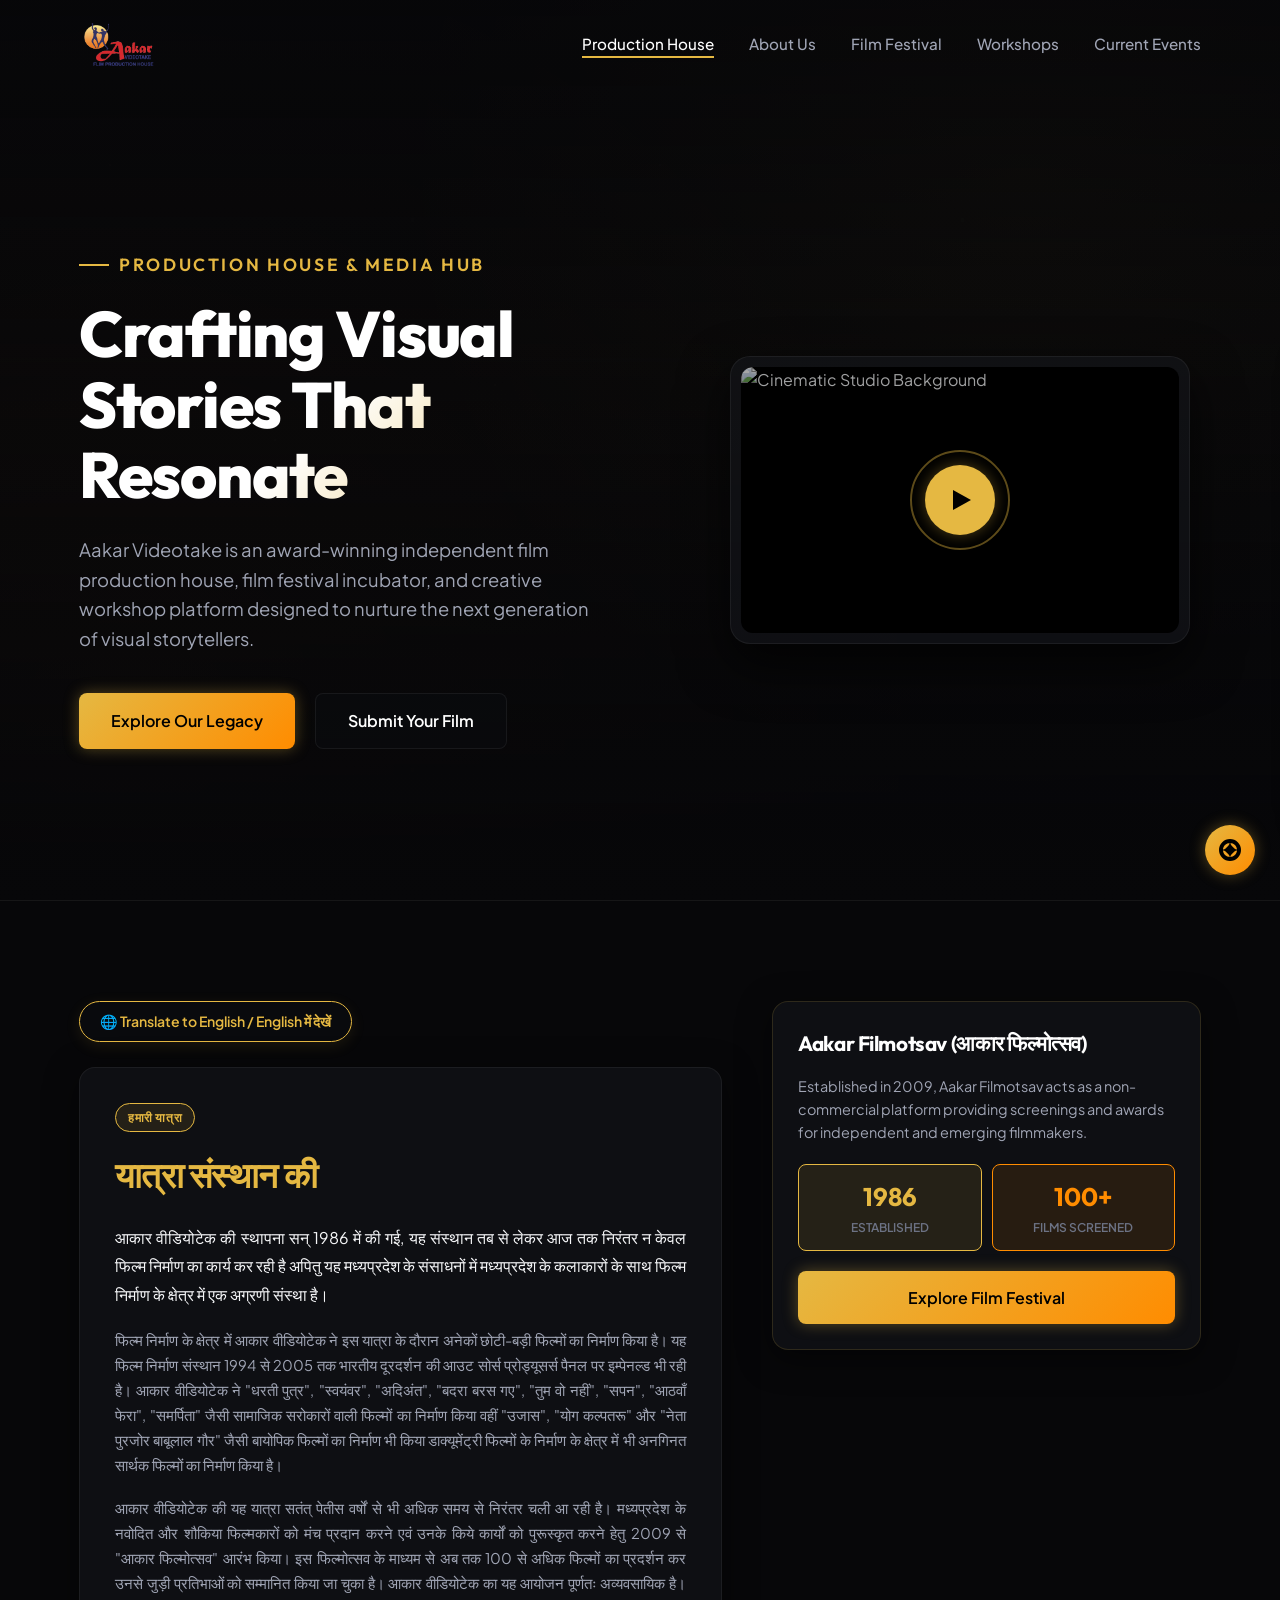
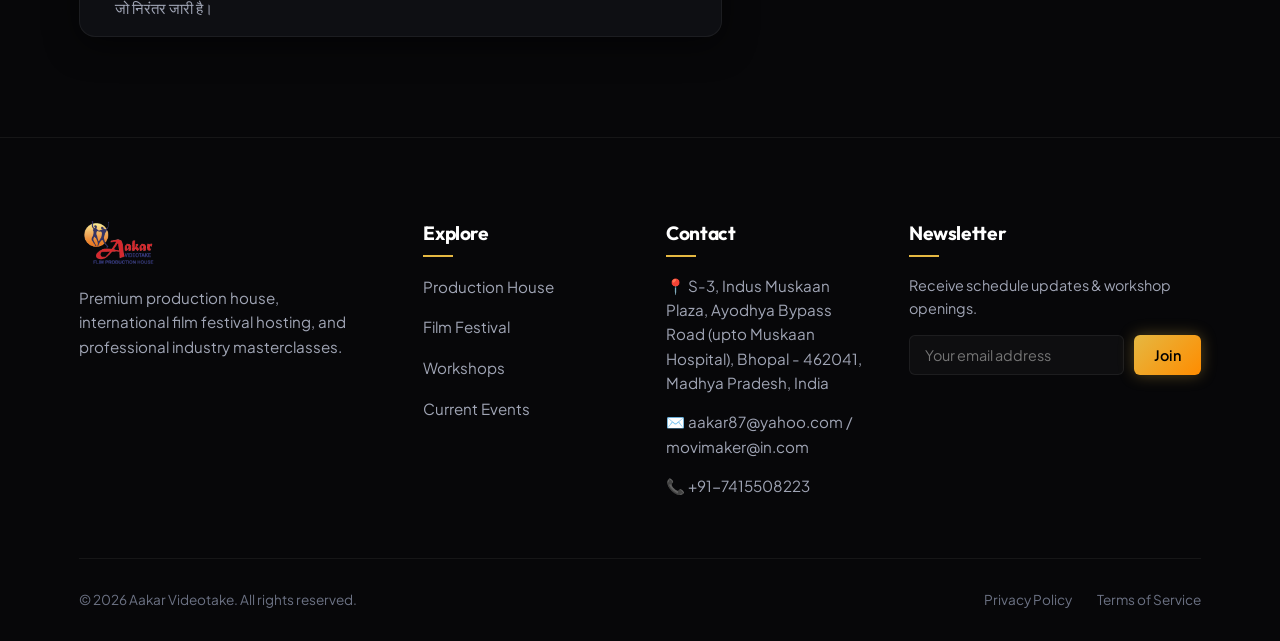
==== commit a90c3dd3: "Fix: Make grid containers responsive and stack vertically on mobile viewports" ====
--- a/index.html
+++ b/index.html
@@ -78,7 +78,7 @@
        JOURNEY OF THE INSTITUTION (ABOUT US)
        ========================================== -->
   <section class="section" id="journey" style="background-color: var(--bg-darker); border-top: 1px solid var(--glass-border);">
-    <div class="container" style="display: grid; grid-template-columns: 1.2fr 0.8fr; align-items: flex-start; gap: 50px;">
+    <div class="container journey-grid-container">
       <div class="flip-wrapper-container">
         <div class="flip-btn-container">
           <button class="lang-toggle-btn" id="lang-toggle" onclick="toggleLanguageCard();">
--- a/css/style.css
+++ b/css/style.css
@@ -1789,4 +1789,33 @@
   line-height: 1.5;
 }
 
-
+/* ==========================================
+   JOURNEY & FESTIVAL GRID RESPONSIVENESS FIXES
+   ========================================== */
+.journey-grid-container {
+  display: grid;
+  grid-template-columns: 1.2fr 0.8fr;
+  align-items: flex-start;
+  gap: 50px;
+}
+
+.festival-req-grid {
+  display: grid;
+  grid-template-columns: 1.2fr 0.8fr;
+  gap: 40px;
+  align-items: start;
+}
+
+@media (max-width: 991px) {
+  .journey-grid-container {
+    grid-template-columns: 1fr;
+    gap: 40px;
+  }
+  
+  .festival-req-grid {
+    grid-template-columns: 1fr;
+    gap: 30px;
+  }
+}
+
+
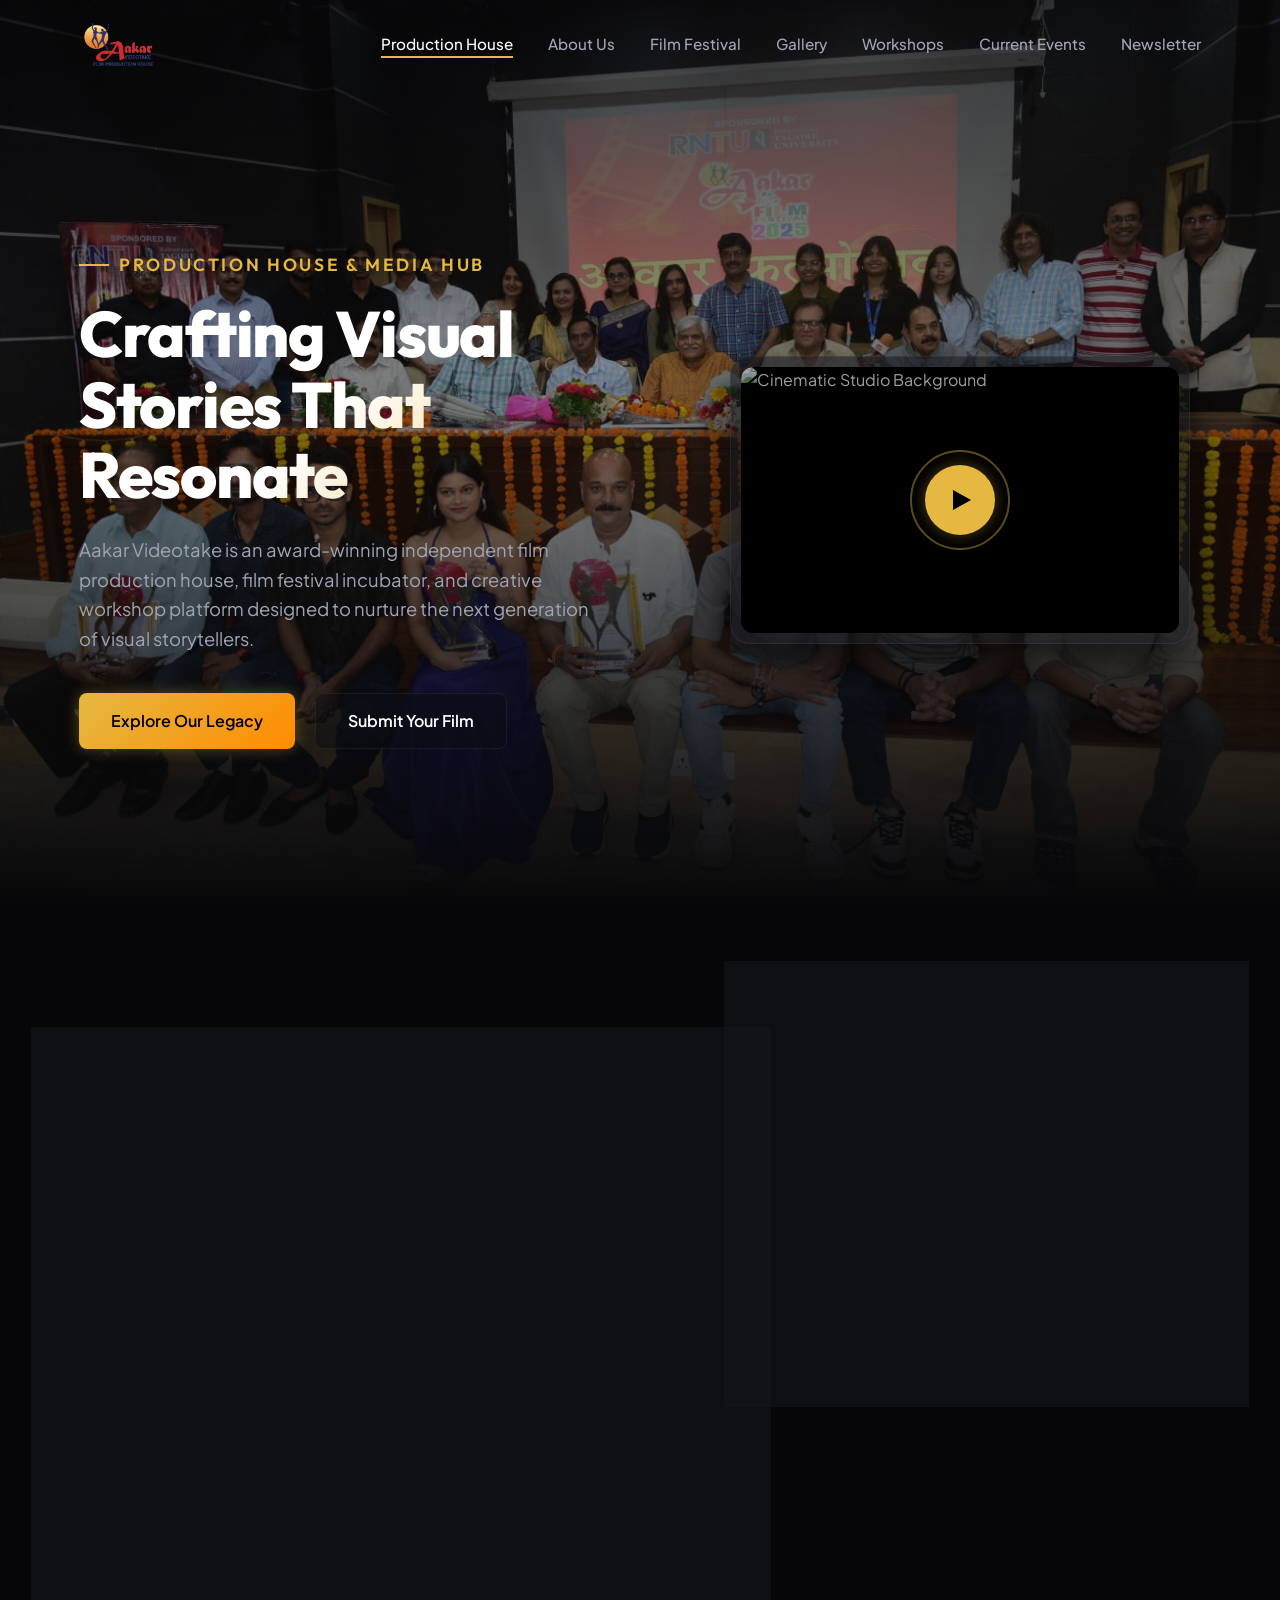
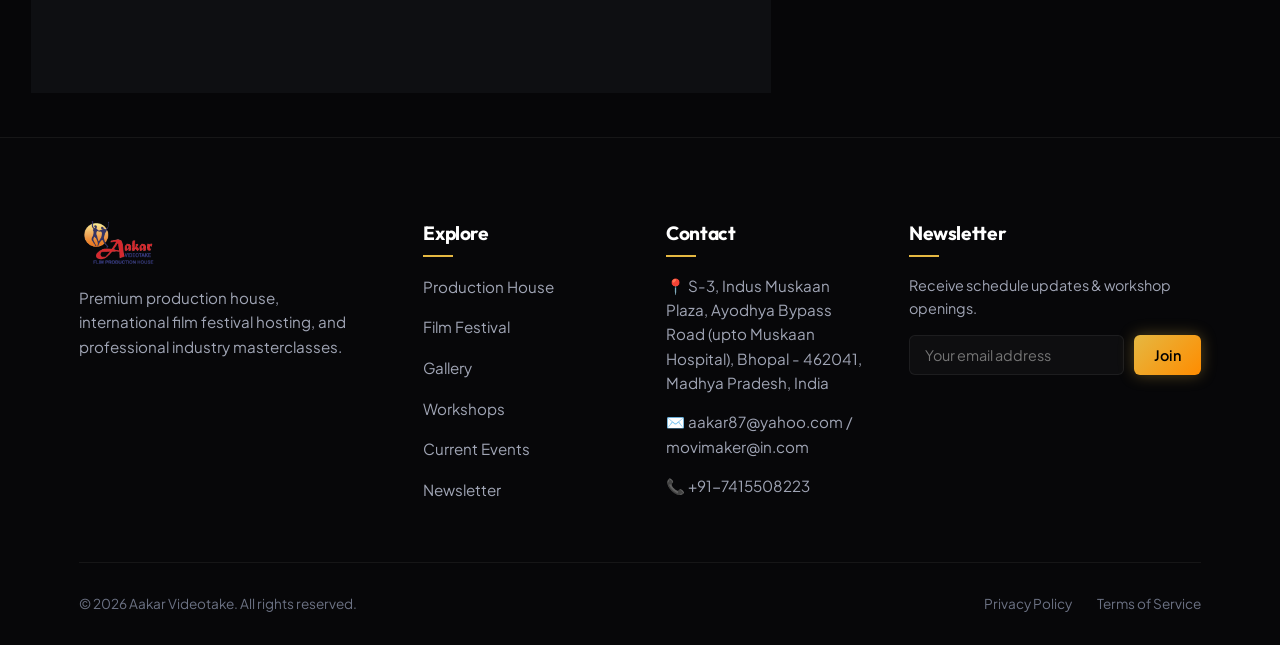
==== commit c6d0de78: "Add newsletter page, integrate nav links across all pages, and correct spelling of tapan" ====
--- a/index.html
+++ b/index.html
@@ -30,8 +30,10 @@
         <li><a href="index.html" class="active">Production House</a></li>
         <li><a href="about.html">About Us</a></li>
         <li><a href="festival.html">Film Festival</a></li>
+        <li><a href="gallery.html">Gallery</a></li>
         <li><a href="workshops.html">Workshops</a></li>
         <li><a href="events.html">Current Events</a></li>
+        <li><a href="newsletter.html">Newsletter</a></li>
       </ul>
     </div>
   </nav>
@@ -97,7 +99,7 @@
                 आकार वीडियोटेक की स्थापना सन् 1986 में की गई, यह संस्थान तब से लेकर आज तक निरंतर न केवल फिल्म निर्माण का कार्य कर रही है अपितु यह मध्यप्रदेश के संसाधनों में मध्यप्रदेश के कलाकारों के साथ फिल्म निर्माण के क्षेत्र में एक अग्रणी संस्था है।
               </p>
               <p style="color: var(--text-secondary); font-size: 0.92rem; line-height: 1.7; margin-bottom: 18px; text-align: justify;">
-                फिल्म निर्माण के क्षेत्र में आकार वीडियोटेक ने इस यात्रा के दौरान अनेकों छोटी-बड़ी फिल्मों का निर्माण किया है। यह फिल्म निर्माण संस्थान 1994 से 2005 तक भारतीय दूरदर्शन की आउट सोर्स प्रोड्यूसर्स पैनल पर इम्पेनल्ड भी रही है। आकार वीडियोटेक ने "धरती पुत्र", "स्वयंवर", "अदिअंत", "बदरा बरस गए", "तुम वो नहीं", "सपन", "आठवाँ फेरा", "समर्पिता" जैसी सामाजिक सरोकारों वाली फिल्मों का निर्माण किया वहीं "उजास", "योग कल्पतरू" और "नेता पुरजोर बाबूलाल गौर" जैसी बायोपिक फिल्मों का निर्माण भी किया डाक्यूमेंट्री फिल्मों के निर्माण के क्षेत्र में भी अनगिनत सार्थक फिल्मों का निर्माण किया है।
+                फिल्म निर्माण के क्षेत्र में आकार वीडियोटेक ने इस यात्रा के दौरान अनेकों छोटी-बड़ी फिल्मों का निर्माण किया है। यह फिल्म निर्माण संस्थान 1994 से 2005 तक भारतीय दूरदर्शन की आउट सोर्स प्रोड्यूसर्स पैनल पर इम्पेनल्ड भी रही है। आकार वीडियोटेक ने "धरती पुत्र", "स्वयंवर", "अदिअंत", "बदरा बरस गए", "तुम वो नहीं", "तपन", "आठवाँ फेरा", "समर्पिता" जैसी सामाजिक सरोकारों वाली फिल्मों का निर्माण किया वहीं "उजास", "योग कल्पतरू" और "नेता पुरजोर बाबूलाल गौर" जैसी बायोपिक फिल्मों का निर्माण भी किया डाक्यूमेंट्री फिल्मों के निर्माण के क्षेत्र में भी अनगिनत सार्थक फिल्मों का निर्माण किया है।
               </p>
               <p style="color: var(--text-secondary); font-size: 0.92rem; line-height: 1.7; text-align: justify;">
                 आकार वीडियोटेक की यह यात्रा सतंत् पेतीस वर्षों से भी अधिक समय से निरंतर चली आ रही है। मध्यप्रदेश के नवोदित और शौकिया फिल्मकारों को मंच प्रदान करने एवं उनके किये कार्यों को पुरूस्कृत करने हेतु 2009 से "आकार फिल्मोत्सव" आरंभ किया। इस फिल्मोत्सव के माध्यम से अब तक 100 से अधिक फिल्मों का प्रदर्शन कर उनसे जुड़ी प्रतिभाओं को सम्मानित किया जा चुका है। आकार वीडियोटेक का यह आयोजन पूर्णतः अव्यवसायिक है। जो निरंतर जारी है।
@@ -113,7 +115,7 @@
                 Aakar Videotech was established in the year 1986. Since then, the institution has continuously engaged not only in film production but has also emerged as a pioneer in the field of filmmaking, collaborating with local artists of Madhya Pradesh using state resources.
               </p>
               <p style="color: var(--text-secondary); font-size: 0.92rem; line-height: 1.7; margin-bottom: 18px; text-align: justify;">
-                During this creative journey, Aakar Videotech has produced numerous small and large-scale films in the field of cinematography. This production house was empanelled on the Outsource Producers Panel of Indian Doordarshan from 1994 to 2005. Aakar Videotech has produced socially relevant films like "Dharti Putra", "Swayamvar", "Adiant", "Badra Baras Gaye", "Tum Wo Nahi", "Sapan", "Aathva Phera", and "Samarpita", alongside biopics such as "Ujaas", "Yog Kalpataru", and "Neta Purjor Babulal Gaur", in addition to countless impactful documentary films.
+                During this creative journey, Aakar Videotech has produced numerous small and large-scale films in the field of cinematography. This production house was empanelled on the Outsource Producers Panel of Indian Doordarshan from 1994 to 2005. Aakar Videotech has produced socially relevant films like "Dharti Putra", "Swayamvar", "Adiant", "Badra Baras Gaye", "Tum Wo Nahi", "Tapan", "Aathva Phera", and "Samarpita", alongside biopics such as "Ujaas", "Yog Kalpataru", and "Neta Purjor Babulal Gaur", in addition to countless impactful documentary films.
               </p>
               <p style="color: var(--text-secondary); font-size: 0.92rem; line-height: 1.7; text-align: justify;">
                 Aakar Videotech's journey has continued steadily for over thirty-five years. To provide a platform and recognize the efforts of emerging and amateur filmmakers in Madhya Pradesh, the "Aakar Film Festival" was launched in 2009. Through this festival, more than 100 films have been screened, honoring the creative talents behind them. This initiative by Aakar Videotech is completely non-commercial and remains ongoing.
@@ -166,8 +168,10 @@
           <ul class="footer-links">
             <li><a href="index.html">Production House</a></li>
             <li><a href="festival.html">Film Festival</a></li>
+            <li><a href="gallery.html">Gallery</a></li>
             <li><a href="workshops.html">Workshops</a></li>
             <li><a href="events.html">Current Events</a></li>
+            <li><a href="newsletter.html">Newsletter</a></li>
           </ul>
         </div>
         
--- a/css/style.css
+++ b/css/style.css
@@ -48,6 +48,11 @@
 
 body {
   background-color: var(--bg-darker);
+  background-image: url('../images/background.jpeg');
+  background-size: cover;
+  background-attachment: fixed;
+  background-position: center;
+  background-repeat: no-repeat;
   color: var(--text-primary);
   font-family: var(--font-body);
   overflow-x: hidden;
@@ -1534,194 +1539,15 @@
 /* ==========================================
    SITE BACKGROUND CUSTOMIZER WIDGET
    ========================================== */
-body.has-bg-image .section {
+.section {
   background-color: rgba(7, 7, 9, 0.88) !important;
   backdrop-filter: blur(8px);
   -webkit-backdrop-filter: blur(8px);
   transition: background-color 0.4s ease;
 }
 
-body.has-bg-image .navbar.scrolled {
+.navbar.scrolled {
   background: rgba(7, 7, 9, 0.92) !important;
-}
-
-/* Floating customizer button */
-.bg-customizer-toggle {
-  position: fixed;
-  bottom: 25px;
-  right: 25px;
-  width: 50px;
-  height: 50px;
-  border-radius: 50%;
-  background: linear-gradient(135deg, var(--accent-gold), var(--accent-amber));
-  border: none;
-  cursor: pointer;
-  z-index: 999;
-  display: flex;
-  align-items: center;
-  justify-content: center;
-  box-shadow: var(--gold-glow);
-  transition: var(--transition-smooth);
-}
-
-.bg-customizer-toggle:hover {
-  transform: scale(1.1) rotate(45deg);
-  box-shadow: var(--gold-glow-hover);
-}
-
-.bg-customizer-toggle svg {
-  width: 24px;
-  height: 24px;
-  fill: #000;
-}
-
-/* Slide-out panel container */
-.bg-customizer-panel {
-  position: fixed;
-  bottom: 90px;
-  right: -350px;
-  width: 310px;
-  background: rgba(13, 14, 18, 0.85);
-  border: 1px solid var(--glass-border);
-  border-radius: 16px;
-  padding: 25px;
-  backdrop-filter: blur(15px);
-  -webkit-backdrop-filter: blur(15px);
-  box-shadow: 0 10px 40px rgba(0, 0, 0, 0.8);
-  z-index: 998;
-  transition: right 0.4s cubic-bezier(0.16, 1, 0.3, 1);
-}
-
-.bg-customizer-panel.active {
-  right: 25px;
-}
-
-.bg-customizer-header {
-  display: flex;
-  justify-content: space-between;
-  align-items: center;
-  margin-bottom: 20px;
-}
-
-.bg-customizer-header h4 {
-  font-size: 1.1rem;
-  font-family: var(--font-heading);
-  color: var(--accent-gold);
-}
-
-.bg-customizer-close {
-  background: transparent;
-  border: none;
-  color: var(--text-muted);
-  cursor: pointer;
-  font-size: 1.2rem;
-}
-
-.bg-customizer-close:hover {
-  color: #fff;
-}
-
-.bg-customizer-section {
-  margin-bottom: 20px;
-}
-
-.bg-customizer-section h5 {
-  font-size: 0.75rem;
-  text-transform: uppercase;
-  letter-spacing: 0.05em;
-  color: var(--text-muted);
-  margin-bottom: 10px;
-}
-
-/* Presets grid */
-.bg-presets-grid {
-  display: grid;
-  grid-template-columns: repeat(2, 1fr);
-  gap: 10px;
-}
-
-.bg-preset-btn {
-  background: rgba(255, 255, 255, 0.03);
-  border: 1px solid var(--glass-border);
-  border-radius: 8px;
-  padding: 10px;
-  color: var(--text-secondary);
-  font-size: 0.8rem;
-  font-weight: 600;
-  cursor: pointer;
-  text-align: center;
-  transition: var(--transition-fast);
-}
-
-.bg-preset-btn:hover,
-.bg-preset-btn.active {
-  background: rgba(229, 184, 66, 0.1);
-  border-color: var(--accent-gold);
-  color: #fff;
-  box-shadow: 0 0 10px rgba(229, 184, 66, 0.15);
-}
-
-/* File Picker */
-.bg-file-label {
-  display: block;
-  background: rgba(229, 184, 66, 0.05);
-  border: 1px dashed rgba(229, 184, 66, 0.3);
-  border-radius: 8px;
-  padding: 12px;
-  text-align: center;
-  font-size: 0.85rem;
-  color: var(--accent-gold);
-  cursor: pointer;
-  font-weight: 600;
-  transition: var(--transition-fast);
-}
-
-.bg-file-label:hover {
-  background: rgba(229, 184, 66, 0.1);
-  border-color: var(--accent-gold);
-  box-shadow: var(--gold-glow);
-}
-
-.bg-file-input {
-  display: none;
-}
-
-/* URL Input group */
-.bg-url-group {
-  display: flex;
-  gap: 8px;
-}
-
-.bg-url-group input {
-  flex-grow: 1;
-  padding: 8px 12px;
-  font-size: 0.8rem;
-}
-
-.bg-url-group button {
-  padding: 8px 14px;
-  font-size: 0.8rem;
-}
-
-/* Opacity slider styles */
-.bg-opacity-slider {
-  width: 100%;
-  height: 4px;
-  background: rgba(255, 255, 255, 0.1);
-  border-radius: 10px;
-  outline: none;
-  -webkit-appearance: none;
-  margin-top: 10px;
-}
-
-.bg-opacity-slider::-webkit-slider-thumb {
-  -webkit-appearance: none;
-  width: 14px;
-  height: 14px;
-  border-radius: 50%;
-  background: var(--accent-gold);
-  cursor: pointer;
-  box-shadow: 0 0 5px rgba(229, 184, 66, 0.5);
 }
 
 /* ==========================================
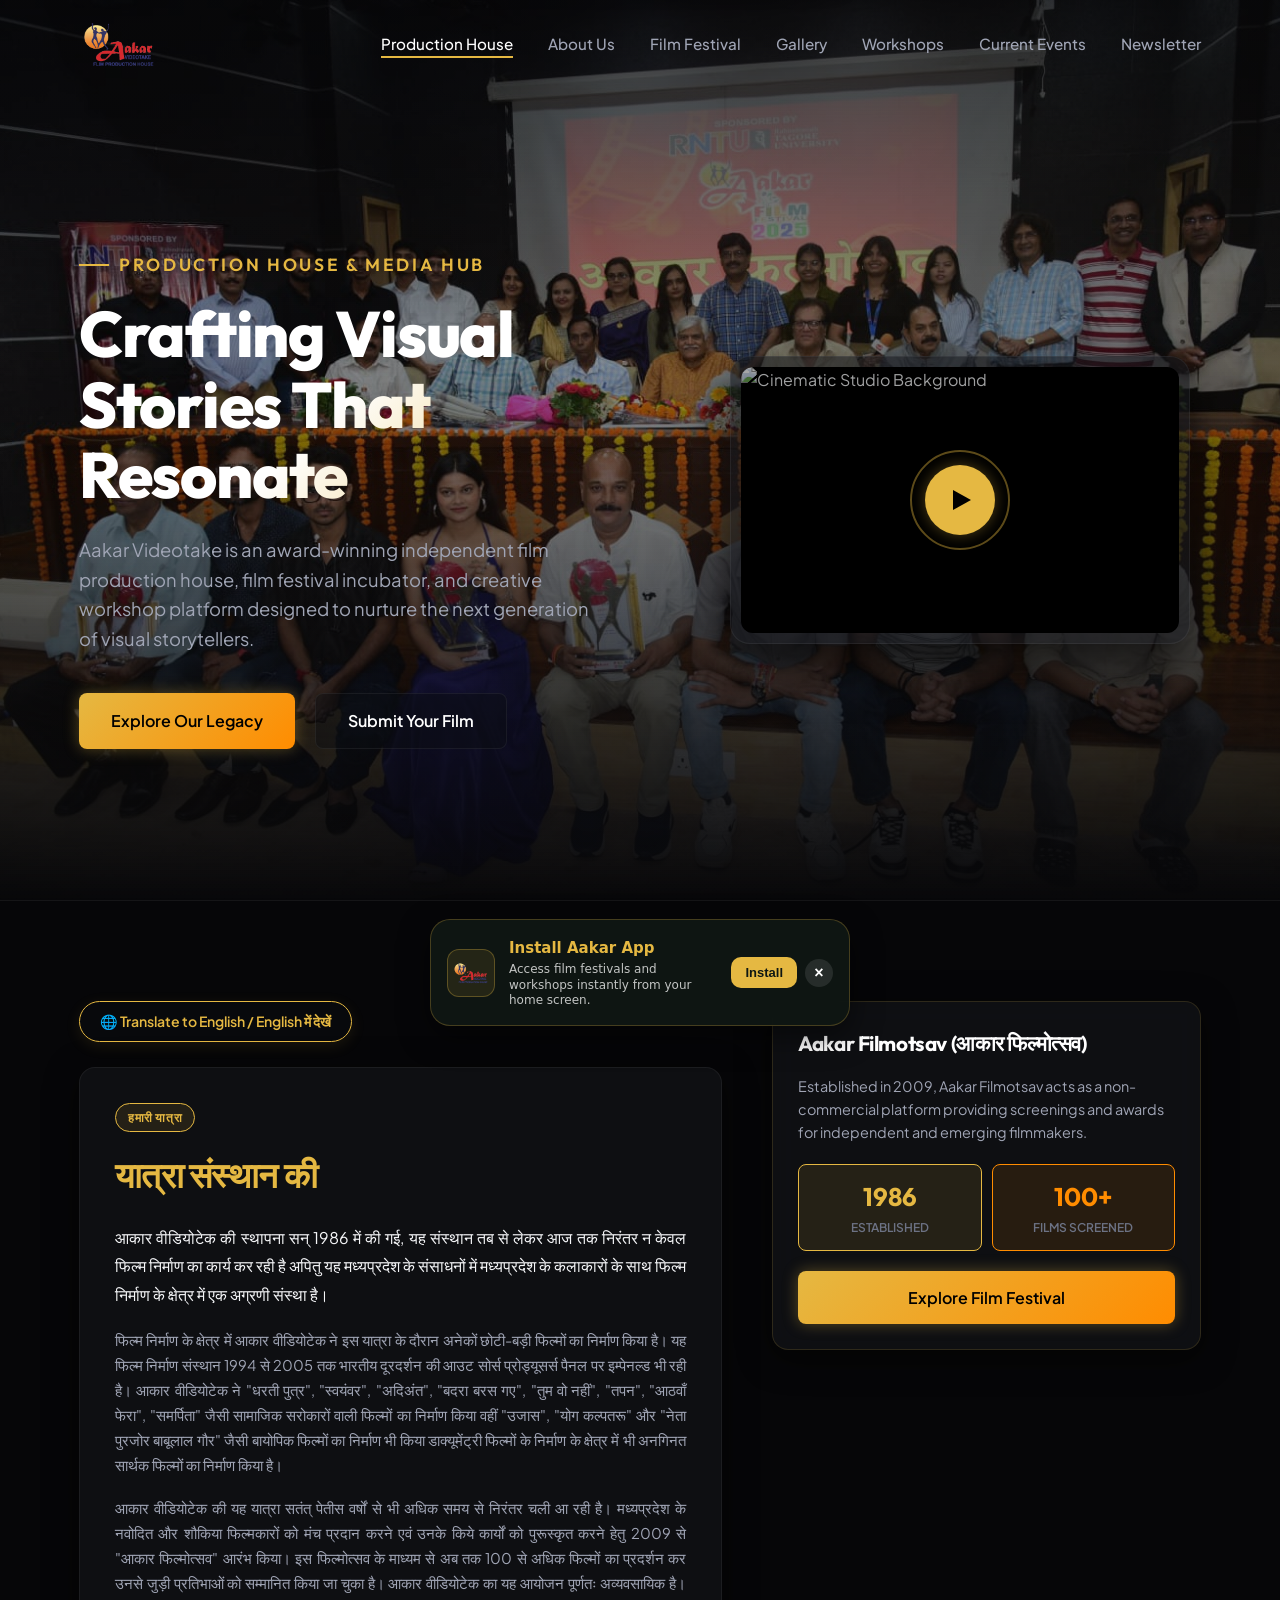
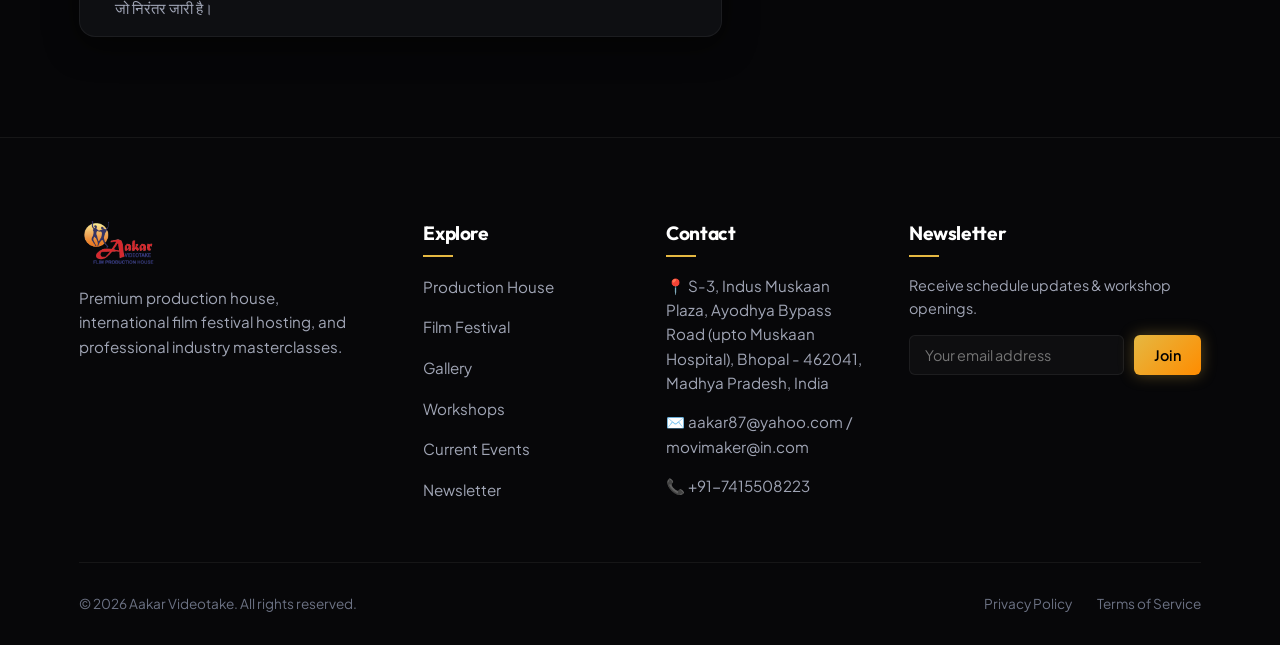
==== commit 10056fb6: "Move files to root and add CNAME for custom domain" ====
--- a/index.html
+++ b/index.html
@@ -4,10 +4,18 @@
   <meta charset="UTF-8">
   <meta name="viewport" content="width=device-width, initial-scale=1.0">
   <meta name="description" content="Aakar Videotake is a premium film production house, hosting annual international film festivals, masterclass workshops, and cinema showcases.">
+  <meta name="google-site-verification" content="ymuUu_a8EdmX7JBaCVaqGB4_i7aUZ5ttVfidu6Ipju4" />
   <title>Aakar Videotake | Premium Production House & Film Festival</title>
+
   
   <!-- CSS Stylesheet -->
   <link rel="stylesheet" href="css/style.css">
+  
+  <!-- PWA Manifest -->
+  <link rel="manifest" href="manifest.json">
+  <meta name="apple-mobile-web-app-capable" content="yes">
+  <meta name="apple-mobile-web-app-status-bar-style" content="black-translucent">
+  <link rel="apple-touch-icon" href="images/logo_trans.png">
 </head>
 <body>
 
@@ -206,5 +214,8 @@
 
   <!-- Main JavaScript -->
   <script src="js/main.js?v=6.0"></script>
+  
+  <!-- PWA Integration -->
+  <script src="js/pwa.js"></script>
 </body>
 </html>
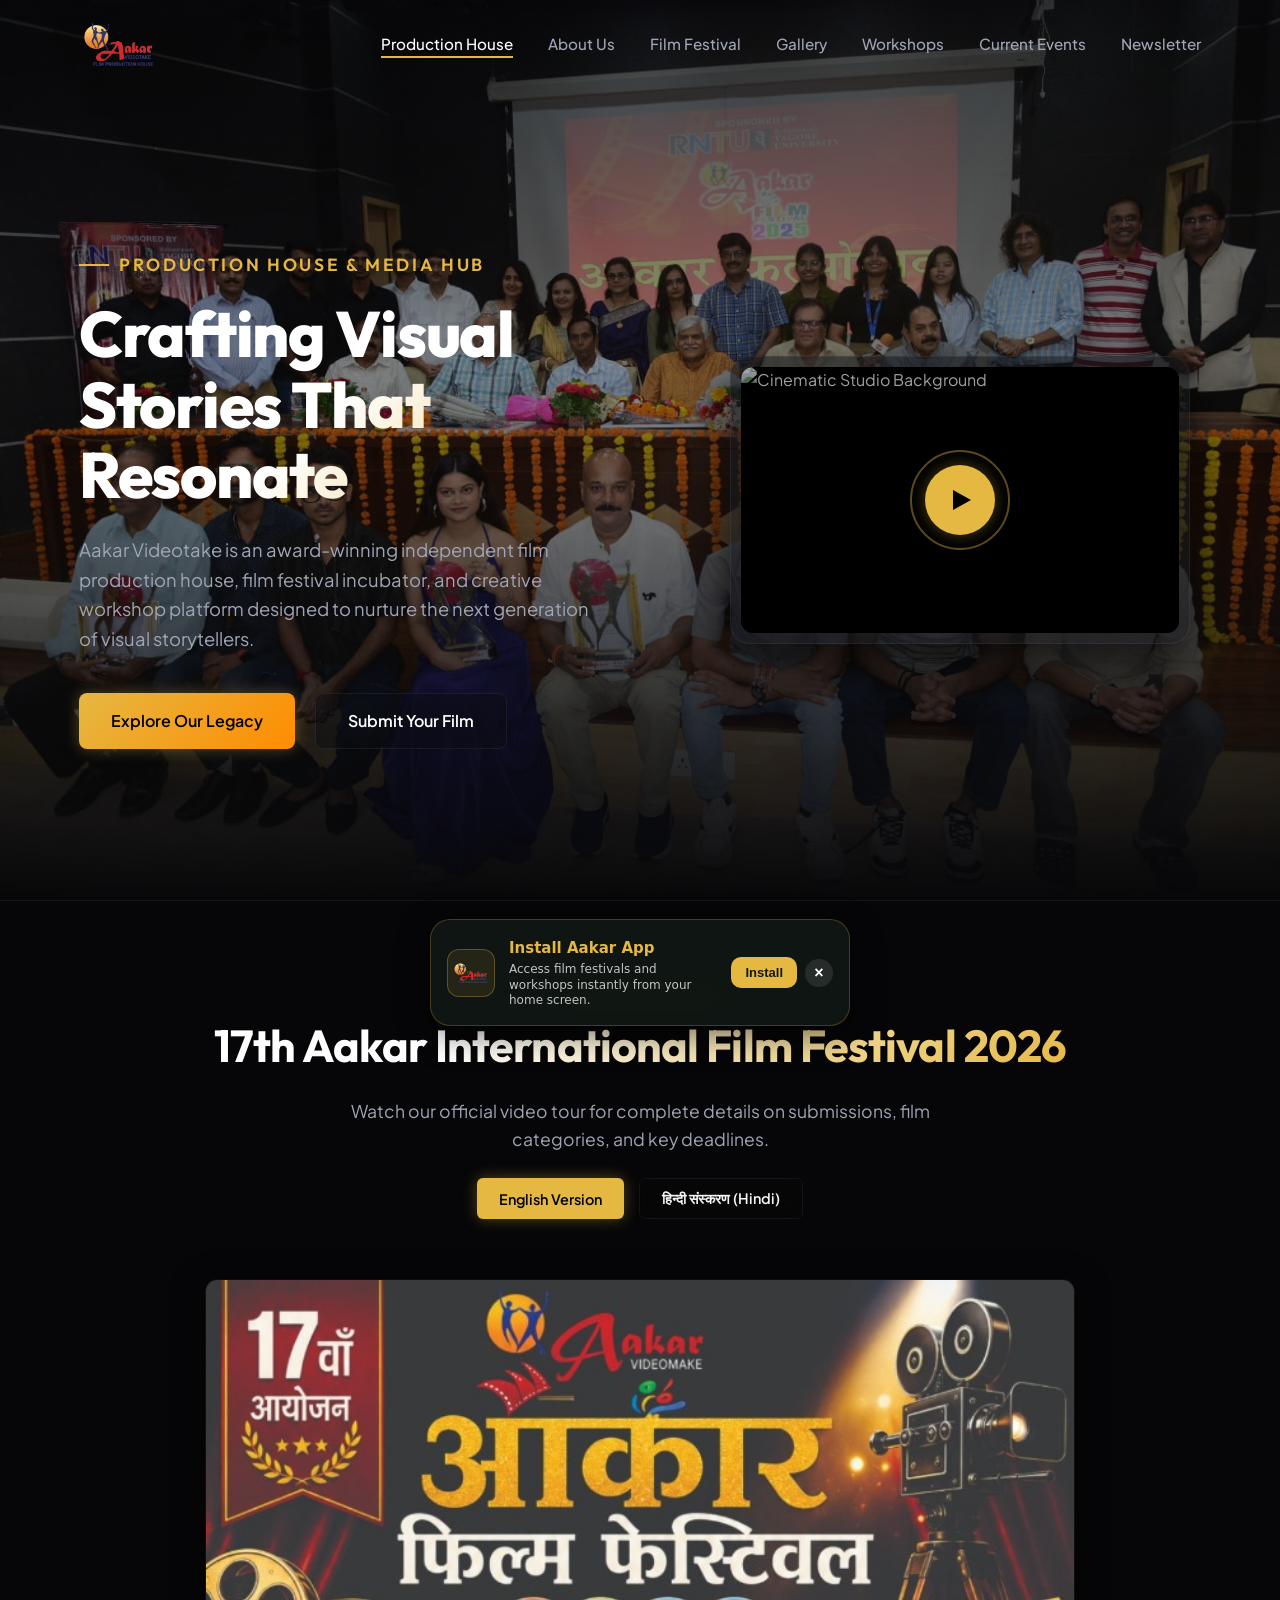
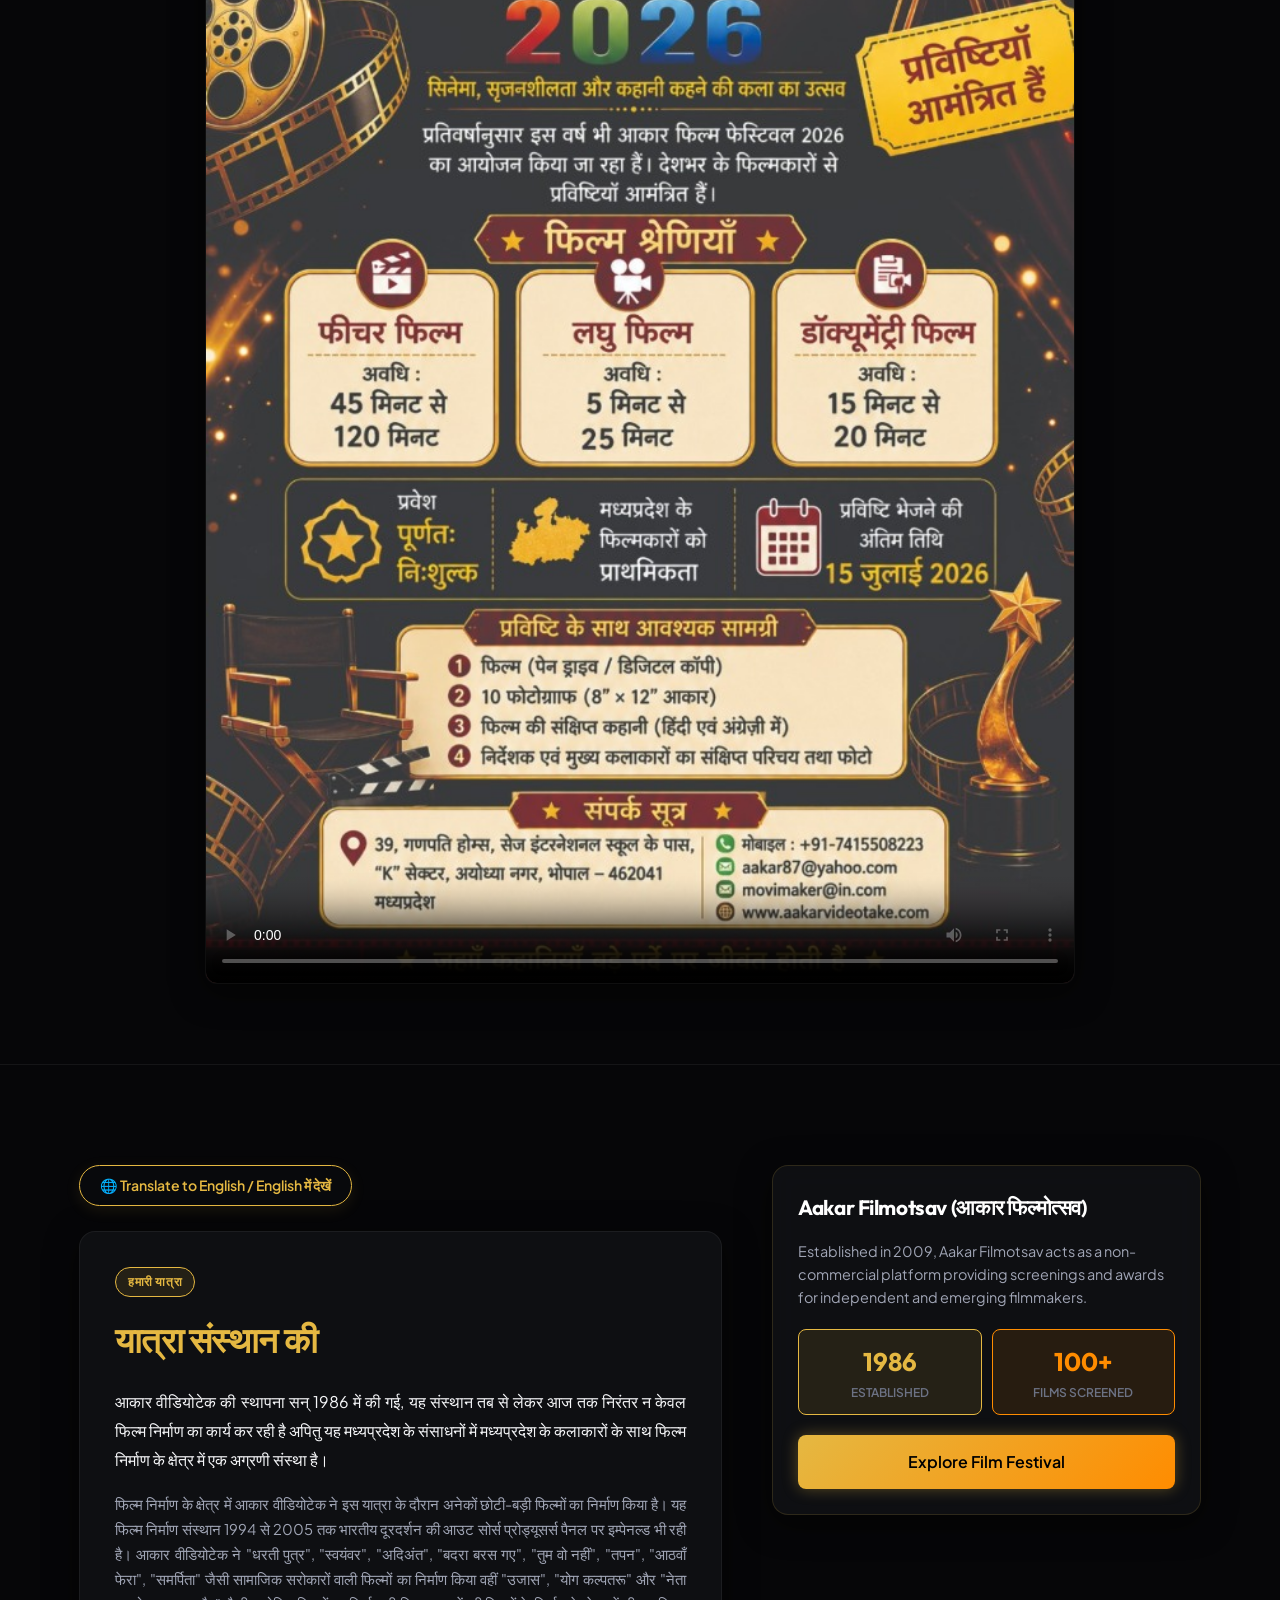
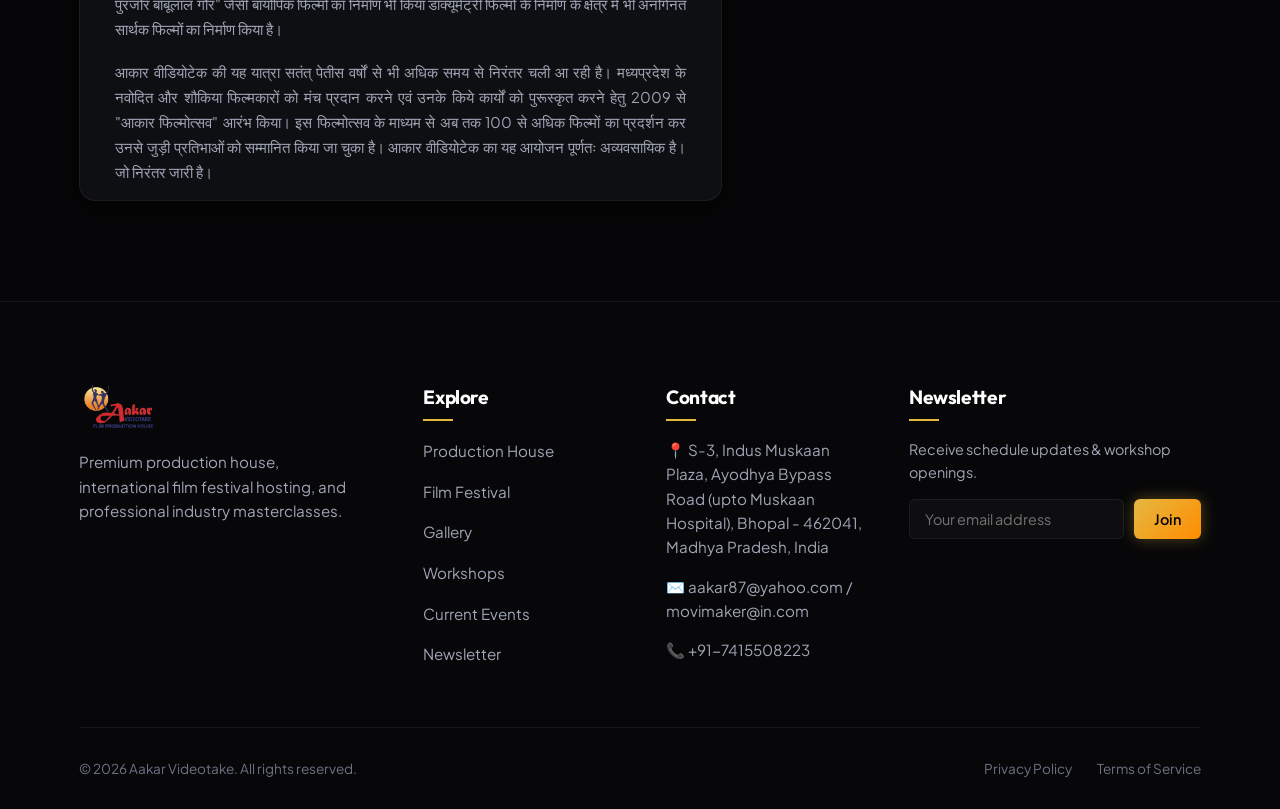
==== commit 21f939d5: "Add official 17th Aakar Film Festival launch video section and videos (English & Hindi)" ====
--- a/index.html
+++ b/index.html
@@ -80,9 +80,65 @@
     </div>
   </header>
 
-
-
-
+  <!-- ==========================================
+       OFFICIAL FESTIVAL TOUR VIDEO
+       ========================================== -->
+  <section class="section" id="launch-tour-video" style="background-color: var(--bg-dark); border-top: 1px solid var(--glass-border); padding: 5rem 0;">
+    <div class="container" style="max-width: 900px; text-align: center;">
+      <div class="section-header">
+        <span class="badge badge-gold">Official Launch Video</span>
+        <h2>17th Aakar International Film Festival 2026</h2>
+        <p>Watch our official video tour for complete details on submissions, film categories, and key deadlines.</p>
+        
+        <!-- Language Switcher Buttons -->
+        <div style="margin-top: 25px; display: flex; justify-content: center; gap: 15px;">
+          <button id="btn-lang-en" onclick="switchTourVideo('en')" class="btn btn-primary" style="padding: 10px 22px; font-size: 0.9rem; font-weight: 600; cursor: pointer; border-radius: 6px;">English Version</button>
+          <button id="btn-lang-hi" onclick="switchTourVideo('hi')" class="btn btn-secondary" style="padding: 10px 22px; font-size: 0.9rem; font-weight: 600; cursor: pointer; border-radius: 6px;">हिन्दी संस्करण (Hindi)</button>
+        </div>
+      </div>
+      
+      <div style="margin-top: 35px; border: 1px solid var(--glass-border); border-radius: 12px; overflow: hidden; background: #000; box-shadow: var(--glass-shadow); transition: var(--transition-smooth);" onmouseover="this.style.borderColor='var(--glass-border-hover)'; this.style.boxShadow='var(--gold-glow)'" onmouseout="this.style.borderColor='var(--glass-border)'; this.style.boxShadow='var(--glass-shadow)'">
+        <video id="tour-video-player" controls poster="images/festival_poster_1.jpg" preload="metadata" style="width: 100%; display: block;">
+          <source id="tour-video-source" src="launch_video_english.mp4" type="video/mp4">
+          Your browser does not support the video tag.
+        </video>
+      </div>
+    </div>
+    
+    <script>
+      function switchTourVideo(lang) {
+        var video = document.getElementById('tour-video-player');
+        var source = document.getElementById('tour-video-source');
+        var btnEn = document.getElementById('btn-lang-en');
+        var btnHi = document.getElementById('btn-lang-hi');
+        
+        if (lang === 'hi') {
+          source.src = 'launch_video_hindi.mp4';
+          video.poster = 'images/festival_poster_2.jpg';
+          
+          btnHi.style.background = 'var(--accent-gold)';
+          btnHi.style.color = '#000';
+          btnEn.style.background = 'transparent';
+          btnEn.style.color = 'var(--text-primary)';
+        } else {
+          source.src = 'launch_video_english.mp4';
+          video.poster = 'images/festival_poster_1.jpg';
+          
+          btnEn.style.background = 'var(--accent-gold)';
+          btnEn.style.color = '#000';
+          btnHi.style.background = 'transparent';
+          btnHi.style.color = 'var(--text-primary)';
+        }
+        
+        video.load();
+      }
+      
+      // Initialize styling on load
+      document.addEventListener("DOMContentLoaded", function() {
+        switchTourVideo('en');
+      });
+    </script>
+  </section>
 
   <!-- ==========================================
        JOURNEY OF THE INSTITUTION (ABOUT US)
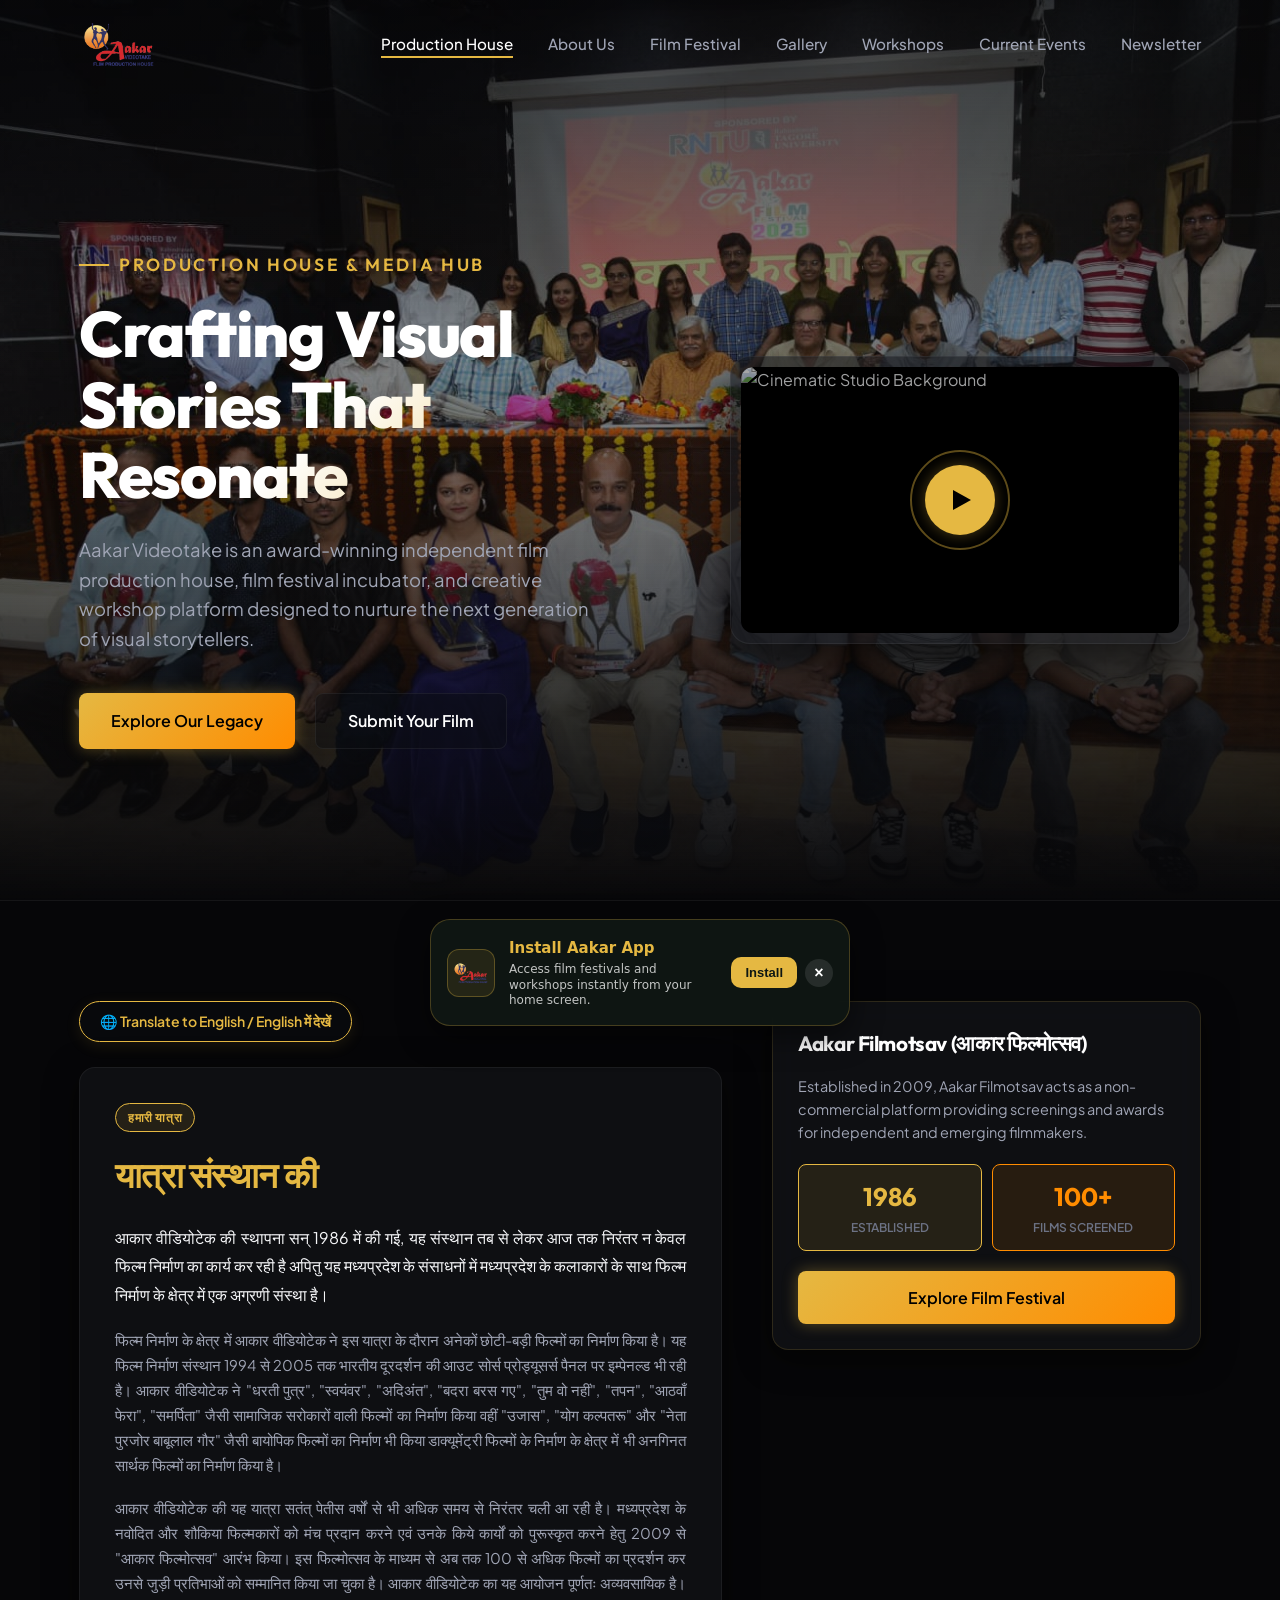
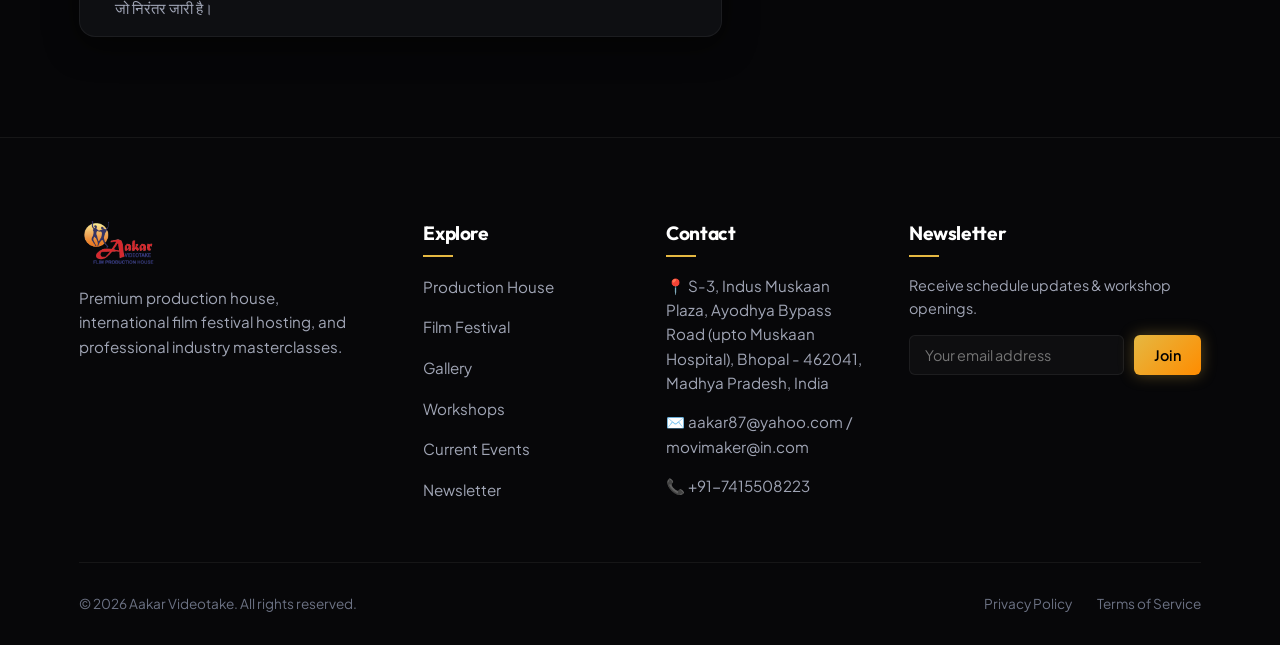
==== commit 5d9cdff9: "Remove festival tour videos and Sudipta Saxena spotlight video from index and newsletter pages" ====
--- a/index.html
+++ b/index.html
@@ -81,66 +81,6 @@
   </header>
 
   <!-- ==========================================
-       OFFICIAL FESTIVAL TOUR VIDEO
-       ========================================== -->
-  <section class="section" id="launch-tour-video" style="background-color: var(--bg-dark); border-top: 1px solid var(--glass-border); padding: 5rem 0;">
-    <div class="container" style="max-width: 900px; text-align: center;">
-      <div class="section-header">
-        <span class="badge badge-gold">Official Launch Video</span>
-        <h2>17th Aakar International Film Festival 2026</h2>
-        <p>Watch our official video tour for complete details on submissions, film categories, and key deadlines.</p>
-        
-        <!-- Language Switcher Buttons -->
-        <div style="margin-top: 25px; display: flex; justify-content: center; gap: 15px;">
-          <button id="btn-lang-en" onclick="switchTourVideo('en')" class="btn btn-primary" style="padding: 10px 22px; font-size: 0.9rem; font-weight: 600; cursor: pointer; border-radius: 6px;">English Version</button>
-          <button id="btn-lang-hi" onclick="switchTourVideo('hi')" class="btn btn-secondary" style="padding: 10px 22px; font-size: 0.9rem; font-weight: 600; cursor: pointer; border-radius: 6px;">हिन्दी संस्करण (Hindi)</button>
-        </div>
-      </div>
-      
-      <div style="margin-top: 35px; border: 1px solid var(--glass-border); border-radius: 12px; overflow: hidden; background: #000; box-shadow: var(--glass-shadow); transition: var(--transition-smooth);" onmouseover="this.style.borderColor='var(--glass-border-hover)'; this.style.boxShadow='var(--gold-glow)'" onmouseout="this.style.borderColor='var(--glass-border)'; this.style.boxShadow='var(--glass-shadow)'">
-        <video id="tour-video-player" controls poster="images/festival_poster_1.jpg" preload="metadata" style="width: 100%; display: block;">
-          <source id="tour-video-source" src="launch_video_english.mp4" type="video/mp4">
-          Your browser does not support the video tag.
-        </video>
-      </div>
-    </div>
-    
-    <script>
-      function switchTourVideo(lang) {
-        var video = document.getElementById('tour-video-player');
-        var source = document.getElementById('tour-video-source');
-        var btnEn = document.getElementById('btn-lang-en');
-        var btnHi = document.getElementById('btn-lang-hi');
-        
-        if (lang === 'hi') {
-          source.src = 'launch_video_hindi.mp4';
-          video.poster = 'images/festival_poster_2.jpg';
-          
-          btnHi.style.background = 'var(--accent-gold)';
-          btnHi.style.color = '#000';
-          btnEn.style.background = 'transparent';
-          btnEn.style.color = 'var(--text-primary)';
-        } else {
-          source.src = 'launch_video_english.mp4';
-          video.poster = 'images/festival_poster_1.jpg';
-          
-          btnEn.style.background = 'var(--accent-gold)';
-          btnEn.style.color = '#000';
-          btnHi.style.background = 'transparent';
-          btnHi.style.color = 'var(--text-primary)';
-        }
-        
-        video.load();
-      }
-      
-      // Initialize styling on load
-      document.addEventListener("DOMContentLoaded", function() {
-        switchTourVideo('en');
-      });
-    </script>
-  </section>
-
-  <!-- ==========================================
        JOURNEY OF THE INSTITUTION (ABOUT US)
        ========================================== -->
   <section class="section" id="journey" style="background-color: var(--bg-darker); border-top: 1px solid var(--glass-border);">
